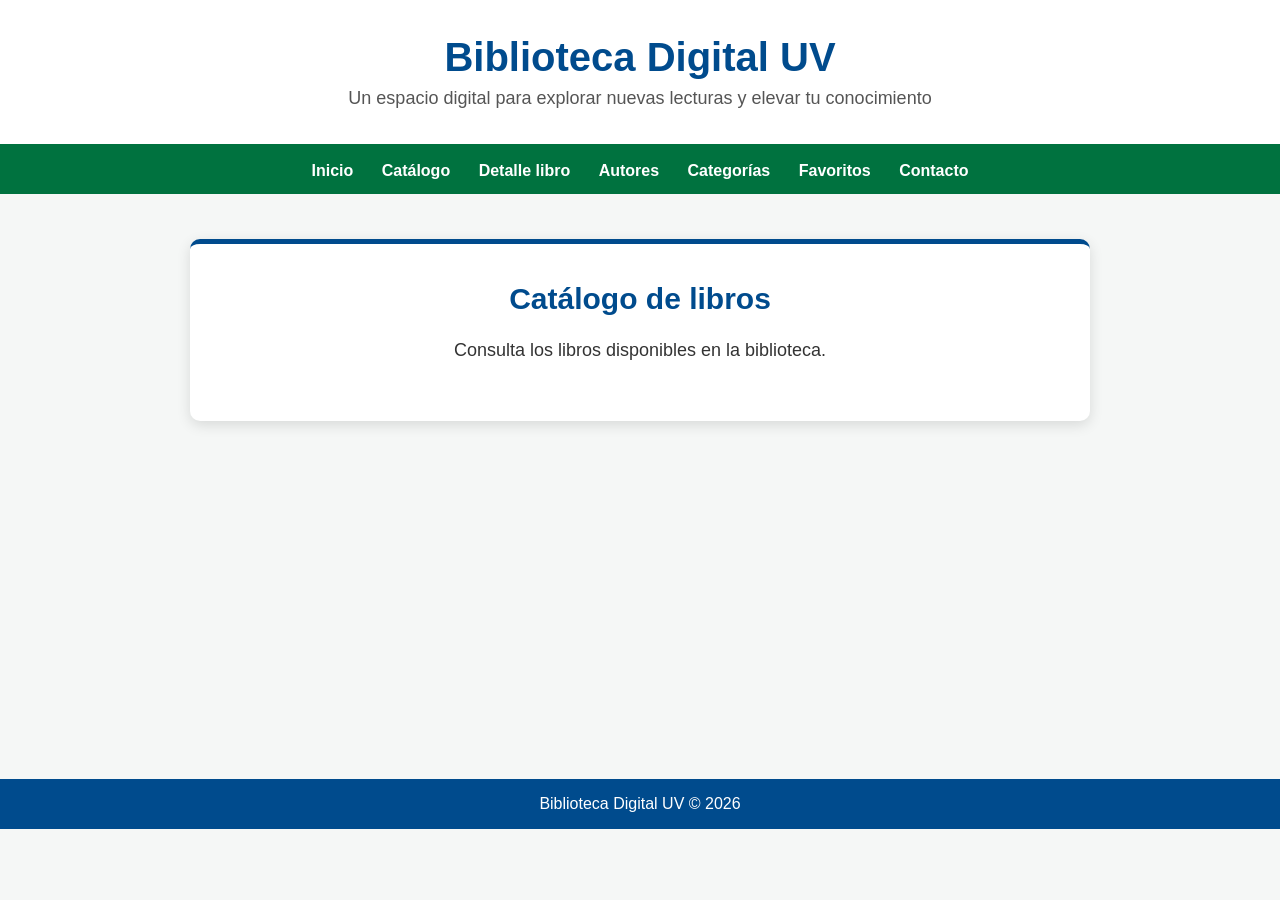
==== catalogo.html @ bc29949f "Página catálogo con diseño css" ====
<!DOCTYPE html>
<html lang="es">
<head>
    <meta charset="UTF-8">
    <meta name="viewport" content="width=device-width, initial-scale=1.0">
    <title>Catálogo - Biblioteca Digital UV</title>
    <link rel="stylesheet" href="css/estilos.css">
</head>
<body>
    <header>
        <h1>Biblioteca Digital UV</h1>
        <p>Un espacio digital para explorar nuevas lecturas y elevar tu conocimiento</p>
    </header>
    <nav>
        <a href="inicio.html">Inicio</a>
        <a href="catalogo.html">Catálogo</a>
        <a href="detalle.html">Detalle libro</a>
        <a href="autores.html">Autores</a>
        <a href="categorias.html">Categorías</a>
        <a href="favoritos.html">Favoritos</a>
        <a href="contacto.html">Contacto</a>
    </nav>
    <main>
        <section class="contenedor">
            <h2>Catálogo de libros</h2>
            <p>Consulta los libros disponibles en la biblioteca.</p>
            <div id="lista-libros" class="lista-libros"></div>
        </section>
    </main>
    <footer>
        <p>Biblioteca Digital UV &copy; 2026</p>
    </footer>
    <script src="javascript/javascript.js"></script>
</body>
</html>
---- css/estilos.css ----
*{
    margin: 0;
    padding: 0;
    box-sizing: border-box;
}

body{
    font-family: Arial, Helvetica, sans-serif;
    background-color: #f5f7f6;
    color: #333333;
}

header{
    background-color: white;
    color: #333333;
    text-align: center;
    padding: 35px 20px;
    border-bottom: 4px solid #00723f;
}

header h1{
    font-size: 40px;
    color: #004b8d;
    margin-bottom: 8px;
}

header p{
    font-size: 18px;
    color: #555555;
}

nav{
    background-color: #00723f;
    text-align: center;
    padding: 14px;
}

nav a{
    color: white;
    text-decoration: none;
    margin: 0 12px;
    font-weight: bold;
}

nav a:hover{
    color: #004b8d;
}

main{
    min-height: 65vh;
    padding: 45px 20px;
}

.contenedor{
    max-width: 900px;
    margin: auto;
    background-color: white;
    padding: 38px;
    border-radius: 10px;
    text-align: center;
    border-top: 5px solid #004b8d;
    box-shadow: 0 4px 14px rgba(0, 0, 0, 0.12);
}

.contenedor h2{
    color: #004b8d;
    margin-bottom: 20px;
    font-size: 30px;
}

.contenedor p{
    font-size: 18px;
    line-height: 1.6;
    margin-bottom: 18px;
}

footer{
    background-color: #004b8d;
    color: white;
    text-align: center;
    padding: 16px;
}
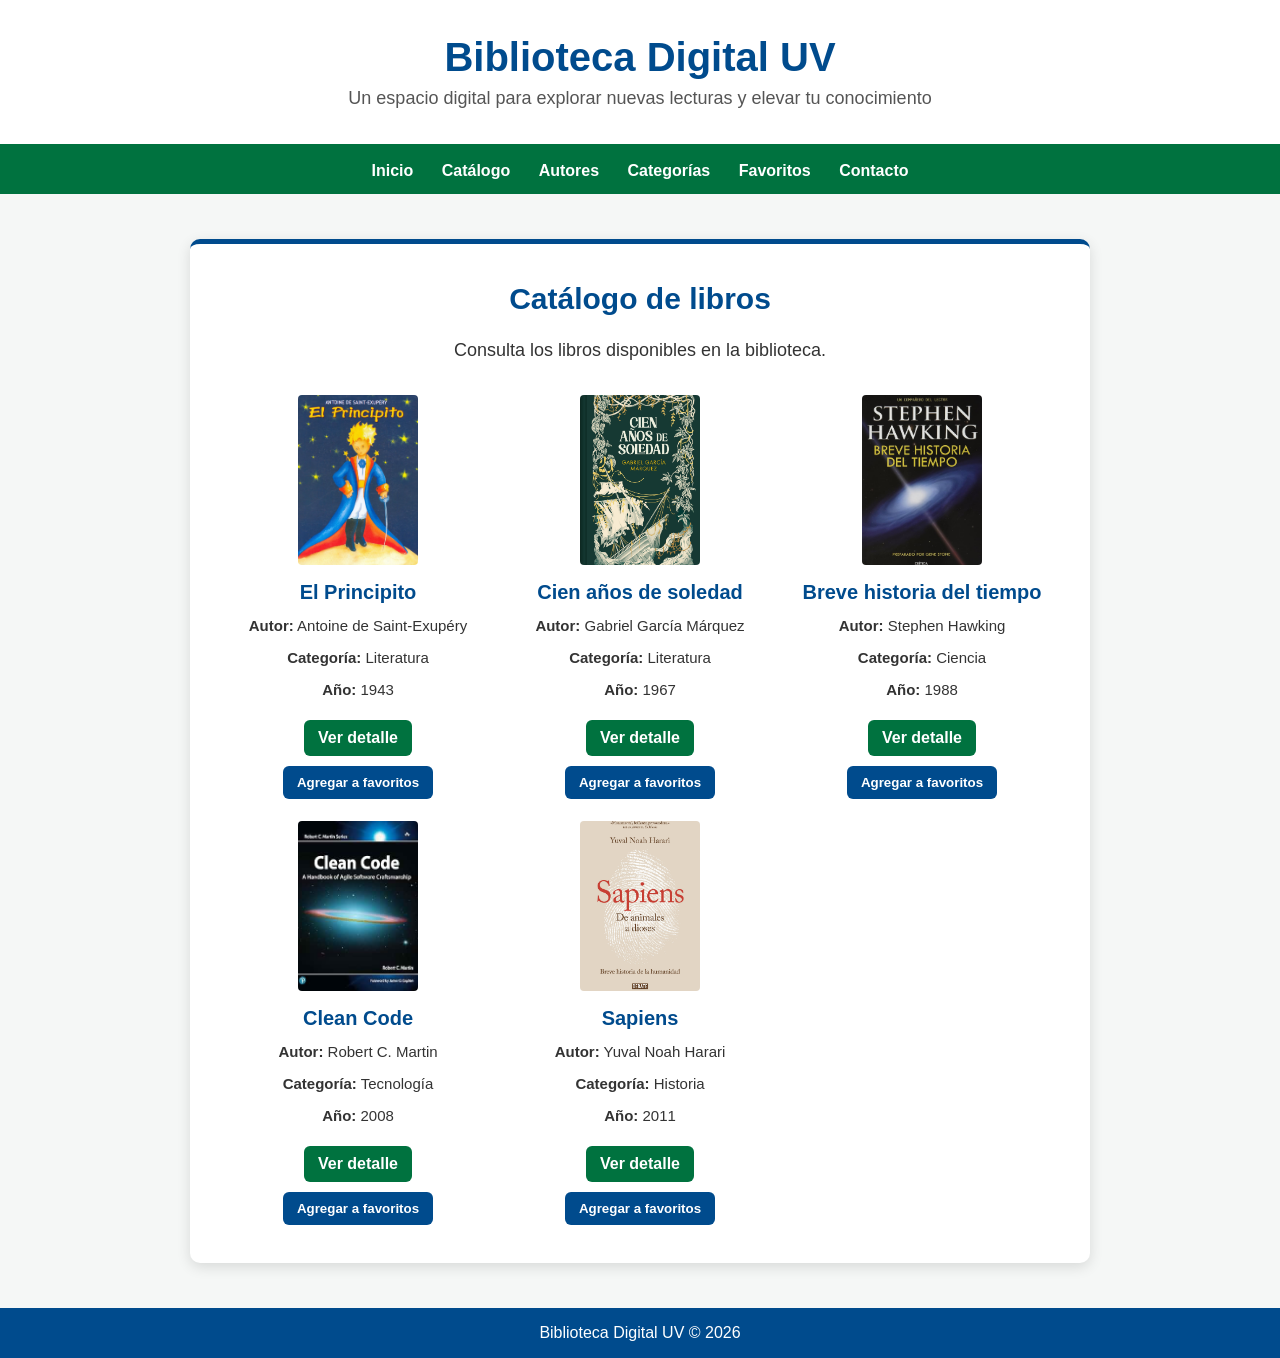
==== commit 3d7ce9f3: "Corrección de navegación, tarjetas de autores y categorías" ====
--- a/catalogo.html
+++ b/catalogo.html
@@ -14,7 +14,6 @@
     <nav>
         <a href="inicio.html">Inicio</a>
         <a href="catalogo.html">Catálogo</a>
-        <a href="detalle.html">Detalle libro</a>
         <a href="autores.html">Autores</a>
         <a href="categorias.html">Categorías</a>
         <a href="favoritos.html">Favoritos</a>
--- a/css/estilos.css
+++ b/css/estilos.css
@@ -79,4 +79,225 @@
     color: white;
     text-align: center;
     padding: 16px;
+}
+
+.lista-libros{
+    display: grid;
+    grid-template-columns: repeat(auto-fit, minmax(220px,1fr));
+    gap: 22px;
+    margin-top: 30px;
+}
+
+.tarjeta-libro img{
+    width: 120px;
+    height: 170px;
+    object-fit: cover;
+    margin-bottom: 12px;
+    border-radius: 4px;
+}
+
+.tarjeta-libro h3{
+    color: #004b8d;
+    margin-bottom: 10px;
+    font-size: 20px;
+}
+
+.tarjeta-libro p{
+    font-size: 15px;
+    margin-bottom: 8px;
+}
+
+.boton-detalle{
+    display: inline-block;
+    margin-top: 10px;
+    background-color: #00723f;
+    color: white;
+    padding: 9px 14px;
+    border-radius: 6px;
+    text-decoration: none;
+    font-weight: bold;
+}
+
+.boton-detalle:hover{
+    background-color: #004b8d;
+}
+
+.detalle-contenido{
+    display: flex;
+    gap: 30px;
+    align-items: flex-start;
+    text-align: left;
+    margin-top: 25px;
+}
+
+.detalle-contenido img{
+    width: 180px;
+    height: 260px;
+    object-fit: cover;
+    border-radius: 6px;
+    box-shadow: 0 3px 10px rgba(0, 0, 0, 0.18);
+}
+
+.detalle-texto{
+    flex: 1;
+}
+
+.detalle-texto h3{
+    color: #004b8d;
+    font-size: 28px;
+    margin-bottom: 15px;
+}
+
+.detalle-texto p{
+    font-size: 17px;
+    line-height: 1.6;
+    margin-bottom: 10px;
+}
+
+.lista-autores{
+    display: grid;
+    grid-template-columns: repeat(auto-fit, minmax(220px, 1fr));
+    gap: 22px;
+    margin-top: 30px;
+}
+
+.tarjeta-autor{
+    background-color: #ffffff;
+    border: 1px solid #dddddd;
+    border-top: 5px solid #00723f;
+    border-radius: 10px;
+    padding: 20px;
+    text-align: center;
+    box-shadow: 0 3px 10px rgba(0, 0, 0, 0.10);
+}
+
+.tarjeta-autor h3{
+    color: #004b8d;
+    font-size: 16px;
+    margin-bottom: 12px;
+}
+
+.tarjeta-autor p{
+    font-size: 16px;
+    margin-bottom: 8px;
+}
+
+.lista-categorias{
+    display: grid;
+    grid-template-columns: repeat(auto-fit, minmax(220px, 1fr));
+    gap: 22px;
+    margin-top: 30px;
+}
+
+.tarjeta-categoria{
+    background-color: #ffffff;
+    border: 1px solid #dddddd;
+    border-top: 5px solid #004b8d;
+    border-radius: 10px;
+    padding: 20px;
+    text-align: center;
+    box-shadow: 0 3px 10px rgba(0, 0, 0, 0.10);
+}
+
+.tarjeta-categoria h3{
+    color: #00723f;
+    font-size: 21px;
+    margin-bottom: 12px;
+}
+
+.tarjeta-categoria p{
+    font-size: 16px;
+    margin-bottom: 8px;
+}
+
+.boton-favorito{
+    display: inline-block;
+    margin-top: 10px;
+    background-color: #004b8d;
+    color: white;
+    padding: 9px 14px;
+    border-radius: 6px;
+    border: none;
+    font-weight: bold;
+    cursor: pointer;
+}
+
+.boton-favorito:hover{
+    background-color: #00723f;
+}
+
+.formulario-contacto{
+    margin-top: 30px;
+    text-align: left;
+    background-color: #f5f7f6;
+    border-left: 5px solid #004b8d;
+    padding: 20px;
+    border-radius: 8px;
+}
+
+.formulario-contacto h3{
+    color: #004b8d;
+    margin-bottom: 10px;
+    font-size: 22px;
+}
+
+.formulario-contacto textarea{
+    width: 100%;
+    height: 120px;
+    margin-top: 12px;
+    margin-bottom: 12px;
+    padding: 12px;
+    border: 1px solid #cccccc;
+    border-radius: 6px;
+    font-family: Arial, Helvetica, sans-serif;
+    font-size: 16px;
+    resize: none;
+}
+
+#mensaje-comentario{
+    margin-top: 12px;
+    color: #00723f;
+    font-weight: bold;
+}
+
+.libros-categoria{
+    list-style: none;
+    padding: 0;
+    margin-top: 15px;
+}
+
+.libros-categoria li{
+    margin-bottom: 14px;
+    padding-bottom: 10px;
+    border-bottom: 1px solid #dddddd;
+}
+
+.libros-categoria li:last-child{
+    border-bottom: none;
+}
+
+.libros-categoria span{
+    color: #555555;
+    font-size: 15px;
+}
+
+.libros-autor{
+    list-style: none;
+    padding: 0;
+    margin-top: 15px;
+}
+
+.libros-autor li{
+    margin-bottom: 14px;
+    padding-bottom: 10px;
+    border-bottom: 1px solid #dddddd;
+}
+
+.libros-autor li:last-child{
+    border-bottom: none;
+}
+
+.libros-autor span{
+    color: #555555;
+    font-size: 15px;
 }
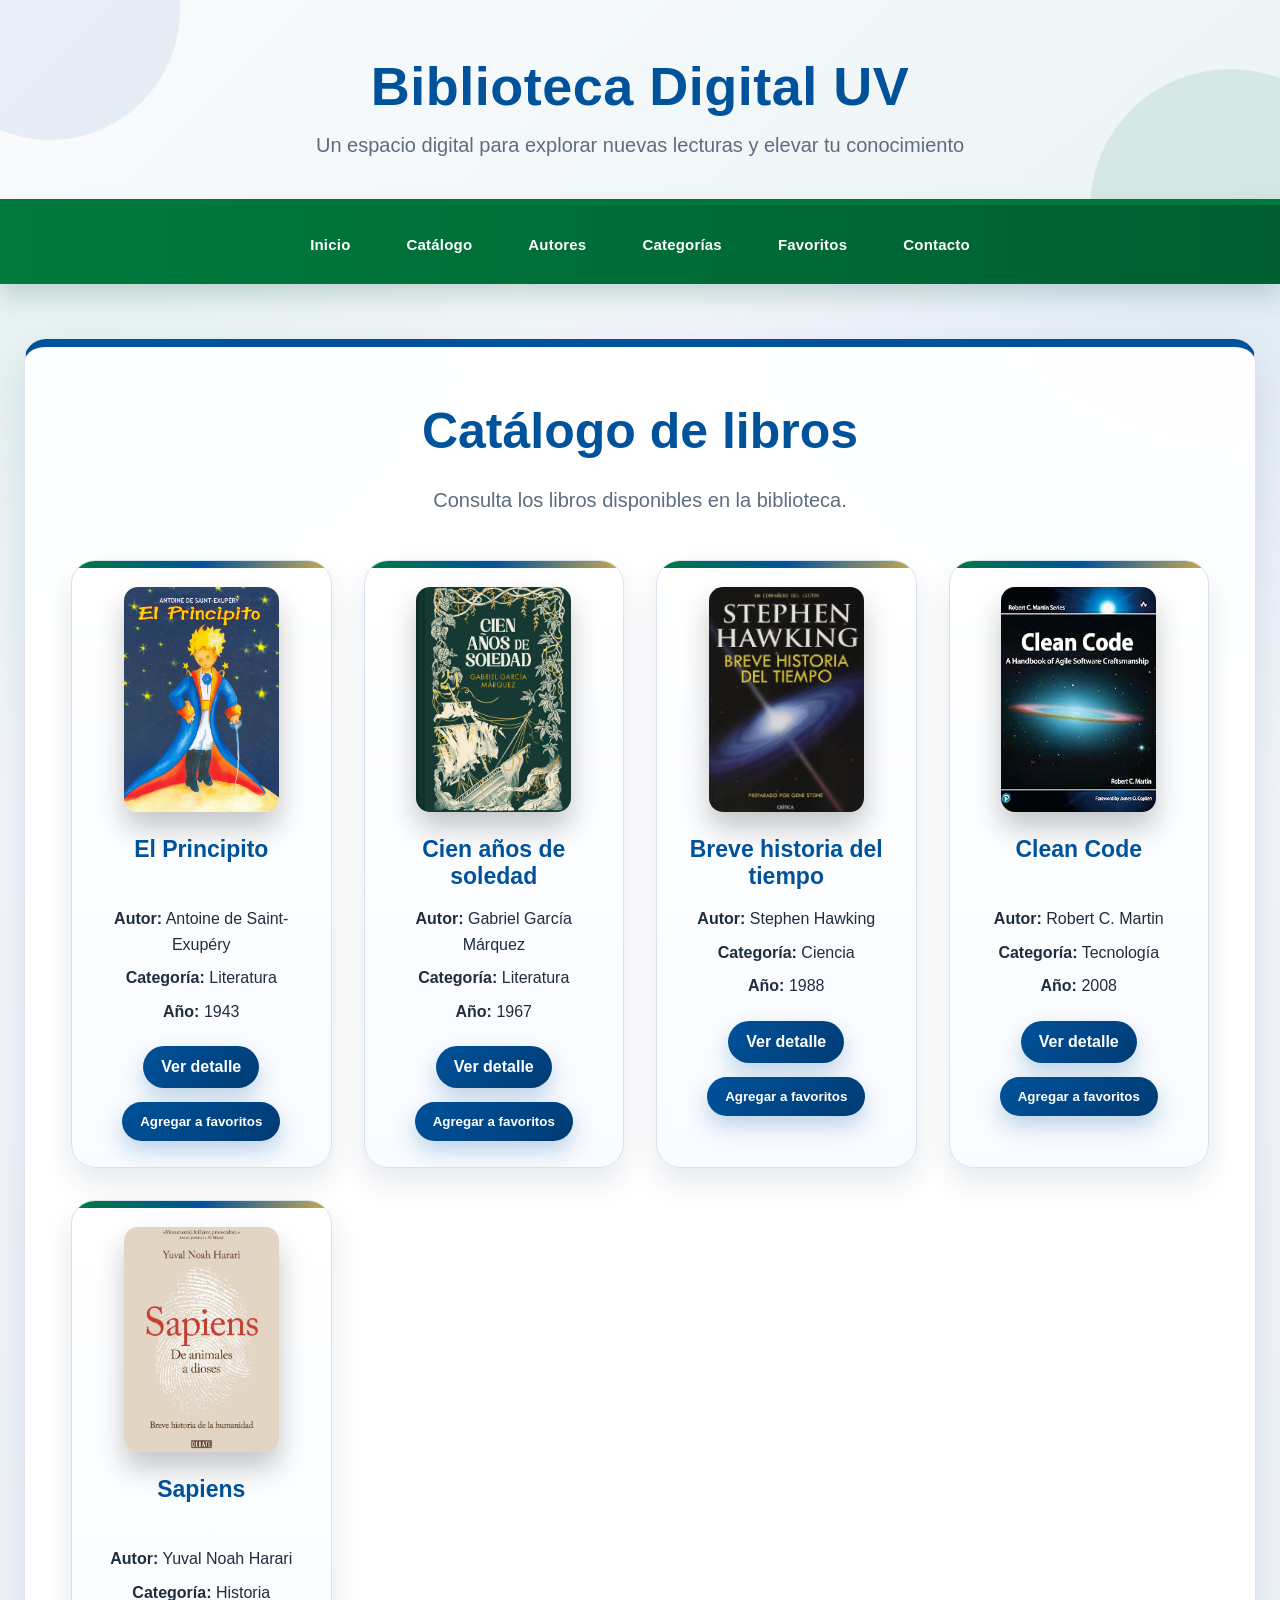
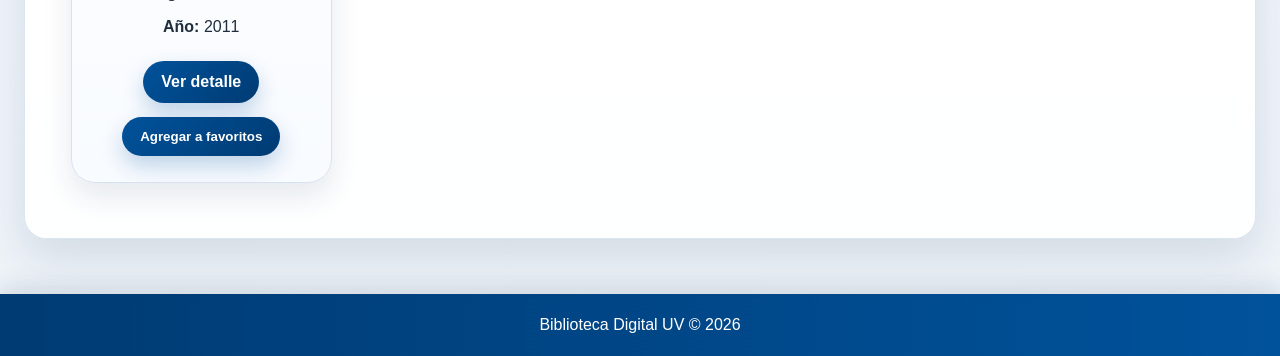
==== commit f14ef867: "Mejoras de interfaz con animaciones y menú desplegable" ====
--- a/catalogo.html
+++ b/catalogo.html
@@ -11,13 +11,84 @@
         <h1>Biblioteca Digital UV</h1>
         <p>Un espacio digital para explorar nuevas lecturas y elevar tu conocimiento</p>
     </header>
-    <nav>
+    <nav class="menu-principal">
         <a href="inicio.html">Inicio</a>
-        <a href="catalogo.html">Catálogo</a>
-        <a href="autores.html">Autores</a>
-        <a href="categorias.html">Categorías</a>
-        <a href="favoritos.html">Favoritos</a>
-        <a href="contacto.html">Contacto</a>
+        <div class="nav-item">
+            <a href="catalogo.html">Catálogo</a>
+            <div class="mega-menu mega-menu-pequeno">
+                <div class="mega-columna">
+                    <h3>Catálogo de libros</h3>
+                    <p>Explora los títulos disponibles dentro de la Biblioteca Digital UV.</p>
+                </div>
+                <div class="mega-columna">
+                    <h4>Libros destacados</h4>
+                    <a href="detalle.html?id=1">El Principito</a>
+                    <a href="detalle.html?id=2">Cien años de soledad</a>
+                    <a href="detalle.html?id=3">Breve historia del tiempo</a>
+                    <a href="catalogo.html">Ver catálogo completo</a>
+                </div>
+            </div>
+        </div>
+        <div class="nav-item">
+            <a href="autores.html">Autores</a>
+            <div class="mega-menu mega-menu-pequeno">
+                <div class="mega-columna">
+                    <h3>Autores</h3>
+                    <p>Consulta los autores registrados y las obras relacionadas con cada uno.</p>
+                </div>
+                <div class="mega-columna">
+                    <h4>Autores disponibles</h4>
+                    <a href="autores.html">Antoine de Saint-Exupéry</a>
+                    <a href="autores.html">Gabriel García Márquez</a>
+                    <a href="autores.html">Stephen Hawking</a>
+                    <a href="autores.html">Robert C. Martin</a>
+                </div>
+            </div>
+        </div>
+        <div class="nav-item">
+            <a href="categorias.html">Categorías</a>
+            <div class="mega-menu mega-menu-pequeno">
+                <div class="mega-columna">
+                    <h3>Categorías</h3>
+                    <p>Encuentra libros organizados por áreas de interés y temas de lectura.</p>
+                </div>
+                <div class="mega-columna">
+                    <h4>Explorar por tema</h4>
+                    <a href="categorias.html">Literatura</a>
+                    <a href="categorias.html">Ciencia</a>
+                    <a href="categorias.html">Tecnología</a>
+                    <a href="categorias.html">Historia</a>
+                </div>
+            </div>
+        </div>
+        <div class="nav-item">
+            <a href="favoritos.html">Favoritos</a>
+            <div class="mega-menu mega-menu-pequeno">
+                <div class="mega-columna">
+                    <h3>Favoritos</h3>
+                    <p>Guarda libros de interés para consultarlos después desde tu navegador.</p>
+                </div>
+                <div class="mega-columna">
+                    <h4>Acciones rápidas</h4>
+                    <a href="catalogo.html">Agregar libros</a>
+                    <a href="favoritos.html">Ver favoritos guardados</a>
+                </div>
+            </div>
+        </div>
+        <div class="nav-item">
+            <a href="contacto.html">Contacto</a>
+            <div class="mega-menu mega-menu-pequeno">
+                <div class="mega-columna">
+                    <h3>Contacto</h3>
+                    <p>Consulta información general y envía un comentario visual desde la página.</p>
+                </div>
+                <div class="mega-columna">
+                    <h4>Información</h4>
+                    <a href="contacto.html">Datos de la biblioteca</a>
+                    <a href="contacto.html">Formulario de comentarios</a>
+                </div>
+            </div>
+        </div>
     </nav>
     <main>
         <section class="contenedor">
--- a/css/estilos.css
+++ b/css/estilos.css
@@ -1,141 +1,286 @@
+:root{
+    --azul-uv: #00529b;
+    --azul-uv-oscuro: #003b73;
+    --verde-uv: #007a3d;
+    --verde-uv-oscuro: #005f32;
+    --dorado: #c8a951;
+    --fondo: #eef3f8;
+    --blanco: #ffffff;
+    --texto: #1f2d3d;
+    --texto-suave: #5d6d7e;
+    --borde: #d8e2ee;
+    --sombra: 0 18px 45px rgba(0, 38, 84, 0.12);
+    --sombra-hover: 0 25px 55px rgba(0, 38, 84, 0.20);
+    --radio: 22px;
+}
+
 *{
     margin: 0;
     padding: 0;
     box-sizing: border-box;
 }
 
+html{
+    scroll-behavior: smooth;
+}
+
 body{
-    font-family: Arial, Helvetica, sans-serif;
-    background-color: #f5f7f6;
-    color: #333333;
+    font-family: "Segoe UI", Arial, Helvetica, sans-serif;
+    background:
+        radial-gradient(circle at top left, rgba(0, 122, 61, 0.10), transparent 35%),
+        radial-gradient(circle at top right, rgba(0, 82, 155, 0.13), transparent 35%),
+        linear-gradient(180deg, #f8fbff 0%, #eef3f8 100%);
+    color: var(--texto);
+    min-height: 100vh;
 }
 
 header{
-    background-color: white;
-    color: #333333;
+    background:
+        linear-gradient(135deg, rgba(255,255,255,0.98), rgba(245,249,253,0.96)),
+        linear-gradient(90deg, var(--azul-uv), var(--verde-uv));
     text-align: center;
-    padding: 35px 20px;
-    border-bottom: 4px solid #00723f;
+    padding: 55px 20px 38px;
+    border-bottom: 6px solid var(--verde-uv);
+    box-shadow: 0 8px 28px rgba(0, 0, 0, 0.08);
+    position: relative;
+    overflow: hidden;
+}
+
+header::before{
+    content: "";
+    position: absolute;
+    width: 260px;
+    height: 260px;
+    border-radius: 50%;
+    background: rgba(0, 82, 155, 0.08);
+    top: -120px;
+    left: -80px;
+}
+
+header::after{
+    content: "";
+    position: absolute;
+    width: 280px;
+    height: 280px;
+    border-radius: 50%;
+    background: rgba(0, 122, 61, 0.10);
+    bottom: -150px;
+    right: -90px;
 }
 
 header h1{
-    font-size: 40px;
-    color: #004b8d;
-    margin-bottom: 8px;
+    position: relative;
+    z-index: 1;
+    font-size: 54px;
+    color: var(--azul-uv);
+    margin-bottom: 12px;
+    font-weight: 900;
+    letter-spacing: 0.5px;
 }
 
 header p{
-    font-size: 18px;
-    color: #555555;
+    position: relative;
+    z-index: 1;
+    font-size: 20px;
+    color: var(--texto-suave);
+    max-width: 760px;
+    margin: auto;
+    line-height: 1.6;
 }
 
 nav{
-    background-color: #00723f;
+    background: linear-gradient(90deg, var(--verde-uv), var(--verde-uv-oscuro));
     text-align: center;
-    padding: 14px;
+    padding: 17px 20px;
+    box-shadow: 0 10px 25px rgba(0, 80, 45, 0.20);
+    position: sticky;
+    top: 0;
+    z-index: 10;
 }
 
 nav a{
+    display: inline-block;
     color: white;
     text-decoration: none;
-    margin: 0 12px;
-    font-weight: bold;
+    margin: 4px 6px;
+    padding: 10px 18px;
+    border-radius: 999px;
+    font-weight: 800;
+    font-size: 15px;
+    letter-spacing: 0.2px;
+    transition: all 0.25s ease;
 }
 
 nav a:hover{
-    color: #004b8d;
+    background-color: rgba(255, 255, 255, 0.20);
+    transform: translateY(-2px);
+    box-shadow: 0 8px 18px rgba(0, 0, 0, 0.16);
 }
 
 main{
-    min-height: 65vh;
-    padding: 45px 20px;
+    min-height: 70vh;
+    padding: 55px 24px;
 }
 
 .contenedor{
+    max-width: 1240px;
+    margin: auto;
+    background: rgba(255, 255, 255, 0.94);
+    border: 1px solid rgba(216, 226, 238, 0.9);
+    border-top: 8px solid var(--azul-uv);
+    border-radius: var(--radio);
+    padding: 55px 46px;
+    text-align: center;
+    box-shadow: var(--sombra);
+    backdrop-filter: blur(8px);
+    animation: aparecer 0.45s ease;
+}
+
+@keyframes aparecer{
+    from{
+        opacity: 0;
+        transform: translateY(16px);
+    }
+    to{
+        opacity: 1;
+        transform: translateY(0);
+    }
+}
+
+.contenedor h2{
+    color: var(--azul-uv);
+    font-size: 50px;
+    margin-bottom: 22px;
+    font-weight: 900;
+}
+
+.contenedor > p{
     max-width: 900px;
-    margin: auto;
-    background-color: white;
-    padding: 38px;
-    border-radius: 10px;
-    text-align: center;
-    border-top: 5px solid #004b8d;
-    box-shadow: 0 4px 14px rgba(0, 0, 0, 0.12);
-}
-
-.contenedor h2{
-    color: #004b8d;
-    margin-bottom: 20px;
-    font-size: 30px;
-}
-
-.contenedor p{
-    font-size: 18px;
-    line-height: 1.6;
-    margin-bottom: 18px;
+    margin: 0 auto 22px;
+    font-size: 20px;
+    line-height: 1.8;
+    color: var(--texto-suave);
 }
 
 footer{
-    background-color: #004b8d;
+    background: linear-gradient(90deg, var(--azul-uv-oscuro), var(--azul-uv));
     color: white;
     text-align: center;
-    padding: 16px;
+    padding: 22px;
+    font-size: 16px;
+    font-weight: 500;
+    box-shadow: 0 -8px 22px rgba(0, 38, 84, 0.12);
+}
+
+.boton-detalle,
+.boton-favorito{
+    display: inline-block;
+    margin-top: 14px;
+    margin-left: 4px;
+    margin-right: 4px;
+    padding: 12px 18px;
+    border-radius: 999px;
+    border: none;
+    background: linear-gradient(135deg, var(--azul-uv), var(--azul-uv-oscuro));
+    color: white;
+    text-decoration: none;
+    font-weight: 800;
+    cursor: pointer;
+    box-shadow: 0 10px 22px rgba(0, 82, 155, 0.24);
+    transition: all 0.25s ease;
+}
+
+.boton-detalle:hover,
+.boton-favorito:hover{
+    background: linear-gradient(135deg, var(--verde-uv), var(--verde-uv-oscuro));
+    transform: translateY(-3px);
+    box-shadow: 0 16px 30px rgba(0, 122, 61, 0.28);
 }
 
 .lista-libros{
     display: grid;
-    grid-template-columns: repeat(auto-fit, minmax(220px,1fr));
-    gap: 22px;
-    margin-top: 30px;
+    grid-template-columns: repeat(auto-fit, minmax(260px, 1fr));
+    gap: 32px;
+    margin-top: 42px;
+}
+
+.tarjeta-libro{
+    background: linear-gradient(180deg, #ffffff 0%, #f8fbff 100%);
+    border: 1px solid var(--borde);
+    border-radius: 24px;
+    padding: 26px 22px;
+    text-align: center;
+    box-shadow: 0 14px 30px rgba(0, 38, 84, 0.10);
+    position: relative;
+    overflow: hidden;
+    transition: all 0.28s ease;
+}
+
+.tarjeta-libro::before{
+    content: "";
+    position: absolute;
+    top: 0;
+    left: 0;
+    height: 7px;
+    width: 100%;
+    background: linear-gradient(90deg, var(--verde-uv), var(--azul-uv), var(--dorado));
+}
+
+.tarjeta-libro:hover{
+    transform: translateY(-8px);
+    box-shadow: var(--sombra-hover);
 }
 
 .tarjeta-libro img{
-    width: 120px;
-    height: 170px;
+    width: 155px;
+    height: 225px;
     object-fit: cover;
-    margin-bottom: 12px;
-    border-radius: 4px;
+    border-radius: 14px;
+    margin-bottom: 20px;
+    box-shadow: 0 16px 28px rgba(0, 0, 0, 0.22);
+    transition: all 0.25s ease;
+}
+
+.tarjeta-libro:hover img{
+    transform: scale(1.035);
 }
 
 .tarjeta-libro h3{
-    color: #004b8d;
-    margin-bottom: 10px;
-    font-size: 20px;
+    color: var(--azul-uv);
+    font-size: 23px;
+    margin-bottom: 14px;
+    font-weight: 900;
+    min-height: 56px;
 }
 
 .tarjeta-libro p{
-    font-size: 15px;
+    font-size: 16px;
+    line-height: 1.6;
+    color: var(--texto);
     margin-bottom: 8px;
-}
-
-.boton-detalle{
-    display: inline-block;
-    margin-top: 10px;
-    background-color: #00723f;
-    color: white;
-    padding: 9px 14px;
-    border-radius: 6px;
-    text-decoration: none;
-    font-weight: bold;
-}
-
-.boton-detalle:hover{
-    background-color: #004b8d;
 }
 
 .detalle-contenido{
     display: flex;
-    gap: 30px;
+    gap: 38px;
     align-items: flex-start;
     text-align: left;
-    margin-top: 25px;
+    margin-top: 34px;
+    padding: 34px;
+    border-radius: 24px;
+    background:
+        linear-gradient(180deg, #ffffff 0%, #f8fbff 100%);
+    border: 1px solid var(--borde);
+    box-shadow: 0 14px 34px rgba(0, 38, 84, 0.12);
 }
 
 .detalle-contenido img{
-    width: 180px;
-    height: 260px;
+    width: 245px;
+    height: 350px;
     object-fit: cover;
-    border-radius: 6px;
-    box-shadow: 0 3px 10px rgba(0, 0, 0, 0.18);
+    border-radius: 18px;
+    box-shadow: 0 18px 32px rgba(0, 0, 0, 0.24);
+    flex-shrink: 0;
 }
 
 .detalle-texto{
@@ -143,161 +288,664 @@
 }
 
 .detalle-texto h3{
-    color: #004b8d;
-    font-size: 28px;
-    margin-bottom: 15px;
+    color: var(--azul-uv);
+    font-size: 36px;
+    margin-bottom: 18px;
+    font-weight: 900;
 }
 
 .detalle-texto p{
-    font-size: 17px;
-    line-height: 1.6;
-    margin-bottom: 10px;
+    font-size: 18px;
+    line-height: 1.8;
+    color: var(--texto);
+    margin-bottom: 12px;
 }
 
 .lista-autores{
     display: grid;
-    grid-template-columns: repeat(auto-fit, minmax(220px, 1fr));
-    gap: 22px;
-    margin-top: 30px;
+    grid-template-columns: repeat(auto-fit, minmax(290px, 1fr));
+    gap: 30px;
+    margin-top: 42px;
 }
 
 .tarjeta-autor{
-    background-color: #ffffff;
-    border: 1px solid #dddddd;
-    border-top: 5px solid #00723f;
-    border-radius: 10px;
-    padding: 20px;
+    background: linear-gradient(180deg, #ffffff 0%, #f8fbff 100%);
+    border: 1px solid var(--borde);
+    border-top: 7px solid var(--verde-uv);
+    border-radius: 22px;
+    padding: 30px 24px;
     text-align: center;
-    box-shadow: 0 3px 10px rgba(0, 0, 0, 0.10);
+    box-shadow: 0 14px 30px rgba(0, 38, 84, 0.10);
+    transition: all 0.28s ease;
+}
+
+.tarjeta-autor:hover{
+    transform: translateY(-7px);
+    box-shadow: var(--sombra-hover);
 }
 
 .tarjeta-autor h3{
-    color: #004b8d;
-    font-size: 16px;
-    margin-bottom: 12px;
-}
-
-.tarjeta-autor p{
-    font-size: 16px;
-    margin-bottom: 8px;
+    color: var(--azul-uv);
+    font-size: 24px;
+    margin-bottom: 16px;
+    font-weight: 900;
 }
 
 .lista-categorias{
     display: grid;
-    grid-template-columns: repeat(auto-fit, minmax(220px, 1fr));
-    gap: 22px;
-    margin-top: 30px;
+    grid-template-columns: repeat(auto-fit, minmax(290px, 1fr));
+    gap: 30px;
+    margin-top: 42px;
 }
 
 .tarjeta-categoria{
-    background-color: #ffffff;
-    border: 1px solid #dddddd;
-    border-top: 5px solid #004b8d;
-    border-radius: 10px;
-    padding: 20px;
+    background: linear-gradient(180deg, #ffffff 0%, #f8fbff 100%);
+    border: 1px solid var(--borde);
+    border-top: 7px solid var(--azul-uv);
+    border-radius: 22px;
+    padding: 30px 24px;
     text-align: center;
-    box-shadow: 0 3px 10px rgba(0, 0, 0, 0.10);
+    box-shadow: 0 14px 30px rgba(0, 38, 84, 0.10);
+    transition: all 0.28s ease;
+}
+
+.tarjeta-categoria:hover{
+    transform: translateY(-7px);
+    box-shadow: var(--sombra-hover);
 }
 
 .tarjeta-categoria h3{
-    color: #00723f;
-    font-size: 21px;
-    margin-bottom: 12px;
-}
-
-.tarjeta-categoria p{
-    font-size: 16px;
-    margin-bottom: 8px;
-}
-
-.boton-favorito{
-    display: inline-block;
-    margin-top: 10px;
-    background-color: #004b8d;
-    color: white;
-    padding: 9px 14px;
-    border-radius: 6px;
-    border: none;
-    font-weight: bold;
-    cursor: pointer;
-}
-
-.boton-favorito:hover{
-    background-color: #00723f;
-}
-
-.formulario-contacto{
-    margin-top: 30px;
-    text-align: left;
-    background-color: #f5f7f6;
-    border-left: 5px solid #004b8d;
-    padding: 20px;
-    border-radius: 8px;
-}
-
-.formulario-contacto h3{
-    color: #004b8d;
-    margin-bottom: 10px;
-    font-size: 22px;
-}
-
-.formulario-contacto textarea{
-    width: 100%;
-    height: 120px;
-    margin-top: 12px;
-    margin-bottom: 12px;
-    padding: 12px;
-    border: 1px solid #cccccc;
-    border-radius: 6px;
-    font-family: Arial, Helvetica, sans-serif;
-    font-size: 16px;
-    resize: none;
-}
-
-#mensaje-comentario{
-    margin-top: 12px;
-    color: #00723f;
-    font-weight: bold;
-}
-
+    color: var(--verde-uv);
+    font-size: 26px;
+    margin-bottom: 16px;
+    font-weight: 900;
+}
+
+.libros-autor,
 .libros-categoria{
     list-style: none;
     padding: 0;
-    margin-top: 15px;
-}
-
+    margin-top: 18px;
+}
+
+.libros-autor li,
 .libros-categoria li{
+    padding: 14px 10px;
+    margin-bottom: 12px;
+    border-radius: 14px;
+    background: rgba(0, 82, 155, 0.045);
+    border: 1px solid rgba(0, 82, 155, 0.08);
+}
+
+.libros-autor li strong,
+.libros-categoria li strong{
+    color: var(--texto);
+    font-size: 17px;
+}
+
+.libros-autor span,
+.libros-categoria span{
+    display: inline-block;
+    margin-top: 6px;
+    color: var(--texto-suave);
+    font-size: 15px;
+}
+
+.datos-contacto{
+    margin-top: 30px;
+    padding: 26px;
+    border-radius: 22px;
+    background: linear-gradient(180deg, #ffffff, #f8fbff);
+    border: 1px solid var(--borde);
+    border-left: 7px solid var(--verde-uv);
+    text-align: left;
+    box-shadow: 0 14px 30px rgba(0, 38, 84, 0.10);
+}
+
+.datos-contacto p{
+    font-size: 18px;
+    line-height: 1.7;
+    margin-bottom: 10px;
+    color: var(--texto);
+}
+
+.formulario-contacto{
+    margin-top: 32px;
+    padding: 28px;
+    border-radius: 22px;
+    background: linear-gradient(180deg, #ffffff, #f4f8fc);
+    border: 1px solid var(--borde);
+    border-left: 7px solid var(--azul-uv);
+    text-align: left;
+    box-shadow: 0 14px 30px rgba(0, 38, 84, 0.10);
+}
+
+.formulario-contacto h3{
+    color: var(--azul-uv);
+    font-size: 27px;
+    margin-bottom: 10px;
+    font-weight: 900;
+}
+
+.formulario-contacto p{
+    color: var(--texto-suave);
+    font-size: 17px;
+    line-height: 1.7;
+}
+
+.formulario-contacto textarea{
+    width: 100%;
+    min-height: 145px;
+    margin-top: 14px;
     margin-bottom: 14px;
-    padding-bottom: 10px;
-    border-bottom: 1px solid #dddddd;
-}
-
-.libros-categoria li:last-child{
-    border-bottom: none;
-}
-
-.libros-categoria span{
-    color: #555555;
-    font-size: 15px;
-}
-
-.libros-autor{
-    list-style: none;
-    padding: 0;
-    margin-top: 15px;
-}
-
-.libros-autor li{
+    padding: 16px;
+    border: 1px solid #cbd8e6;
+    border-radius: 16px;
+    font-family: "Segoe UI", Arial, Helvetica, sans-serif;
+    font-size: 16px;
+    color: var(--texto);
+    background: white;
+    resize: vertical;
+    outline: none;
+    transition: all 0.25s ease;
+}
+
+.formulario-contacto textarea:focus{
+    border-color: var(--azul-uv);
+    box-shadow: 0 0 0 5px rgba(0, 82, 155, 0.12);
+}
+
+#mensaje-comentario{
+    margin-top: 12px;
+    color: var(--verde-uv);
+    font-weight: 900;
+    font-size: 17px;
+}
+
+@media(max-width: 900px){
+    header h1{
+        font-size: 42px;
+    }
+
+    .contenedor{
+        padding: 38px 26px;
+    }
+
+    .contenedor h2{
+        font-size: 38px;
+    }
+
+    .detalle-contenido{
+        flex-direction: column;
+        align-items: center;
+        text-align: center;
+    }
+
+    .detalle-texto{
+        text-align: left;
+        width: 100%;
+    }
+}
+
+@media(max-width: 650px){
+    header{
+        padding: 42px 18px 30px;
+    }
+
+    header h1{
+        font-size: 34px;
+    }
+
+    header p{
+        font-size: 17px;
+    }
+
+    nav{
+        padding: 13px 8px;
+    }
+
+    nav a{
+        margin: 4px 2px;
+        padding: 9px 12px;
+        font-size: 14px;
+    }
+
+    main{
+        padding: 34px 14px;
+    }
+
+    .contenedor{
+        padding: 30px 18px;
+        border-radius: 18px;
+    }
+
+    .contenedor h2{
+        font-size: 32px;
+    }
+
+    .contenedor > p{
+        font-size: 17px;
+    }
+
+    .tarjeta-libro img{
+        width: 135px;
+        height: 198px;
+    }
+
+    .detalle-contenido{
+        padding: 22px;
+    }
+
+    .detalle-contenido img{
+        width: 190px;
+        height: 280px;
+    }
+
+    .detalle-texto h3{
+        font-size: 28px;
+    }
+
+    .boton-detalle,
+    .boton-favorito{
+        width: 100%;
+        text-align: center;
+    }
+}
+
+.hero-inicio{
+    max-width: 1240px;
+    margin: auto;
+    display: grid;
+    grid-template-columns: 1.1fr 0.9fr;
+    gap: 45px;
+    align-items: center;
+    background: linear-gradient(135deg, #ffffff 0%, #f4f9ff 100%);
+    border-radius: 28px;
+    padding: 55px;
+    border: 1px solid #d8e2ee;
+    border-top: 8px solid var(--azul-uv);
+    box-shadow: var(--sombra);
+    overflow: hidden;
+}
+
+.hero-texto{
+    text-align: left;
+}
+
+.etiqueta{
+    display: inline-block;
+    background: rgba(0, 122, 61, 0.10);
+    color: var(--verde-uv);
+    padding: 8px 16px;
+    border-radius: 999px;
+    font-weight: 900;
+    margin-bottom: 18px;
+}
+
+.hero-texto h2{
+    font-size: 54px;
+    line-height: 1.08;
+    color: var(--azul-uv);
+    margin-bottom: 20px;
+    font-weight: 900;
+}
+
+.hero-texto p{
+    font-size: 20px;
+    line-height: 1.8;
+    color: var(--texto-suave);
+    margin-bottom: 25px;
+}
+
+.boton-principal{
+    display: inline-block;
+    background: linear-gradient(135deg, var(--azul-uv), var(--azul-uv-oscuro));
+    color: white;
+    padding: 14px 24px;
+    border-radius: 999px;
+    text-decoration: none;
+    font-weight: 900;
+    box-shadow: 0 14px 28px rgba(0, 82, 155, 0.25);
+    transition: all 0.25s ease;
+}
+
+.boton-principal:hover{
+    transform: translateY(-3px);
+    background: linear-gradient(135deg, var(--verde-uv), var(--verde-uv-oscuro));
+}
+
+.hero-imagen{
+    display: flex;
+    justify-content: center;
+    align-items: center;
+    gap: 0;
+    min-height: 360px;
+    position: relative;
+}
+
+.hero-imagen img{
+    width: 155px;
+    height: 230px;
+    object-fit: cover;
+    border-radius: 16px;
+    box-shadow: 0 20px 38px rgba(0, 0, 0, 0.25);
+    transition: all 0.3s ease;
+}
+
+.hero-imagen img:nth-child(1){
+    transform: rotate(-10deg) translateX(30px);
+    z-index: 1;
+}
+
+.hero-imagen img:nth-child(2){
+    transform: scale(1.12);
+    z-index: 3;
+}
+
+.hero-imagen img:nth-child(3){
+    transform: rotate(10deg) translateX(-30px);
+    z-index: 2;
+}
+
+.hero-imagen:hover img:nth-child(1){
+    transform: rotate(-14deg) translateX(10px) translateY(-8px);
+}
+
+.hero-imagen:hover img:nth-child(2){
+    transform: scale(1.18) translateY(-12px);
+}
+
+.hero-imagen:hover img:nth-child(3){
+    transform: rotate(14deg) translateX(-10px) translateY(-8px);
+}
+
+.seccion-inicio{
+    max-width: 1240px;
+    margin: 45px auto 0;
+    background: rgba(255, 255, 255, 0.94);
+    border-radius: 28px;
+    padding: 48px;
+    border: 1px solid #d8e2ee;
+    box-shadow: var(--sombra);
+}
+
+.seccion-inicio h2{
+    color: var(--azul-uv);
+    font-size: 42px;
     margin-bottom: 14px;
-    padding-bottom: 10px;
-    border-bottom: 1px solid #dddddd;
-}
-
-.libros-autor li:last-child{
-    border-bottom: none;
-}
-
-.libros-autor span{
-    color: #555555;
-    font-size: 15px;
+    text-align: center;
+    font-weight: 900;
+}
+
+.seccion-inicio > p{
+    text-align: center;
+    color: var(--texto-suave);
+    font-size: 19px;
+    line-height: 1.7;
+    max-width: 850px;
+    margin: 0 auto 35px;
+}
+
+.grid-inicio{
+    display: grid;
+    grid-template-columns: repeat(auto-fit, minmax(240px, 1fr));
+    gap: 28px;
+}
+
+.tarjeta-inicio{
+    background: linear-gradient(180deg, #ffffff, #f8fbff);
+    border: 1px solid #d8e2ee;
+    border-radius: 24px;
+    padding: 24px;
+    text-align: center;
+    box-shadow: 0 14px 30px rgba(0, 38, 84, 0.10);
+    transition: all 0.28s ease;
+    position: relative;
+    overflow: hidden;
+}
+
+.tarjeta-inicio::before{
+    content: "";
+    position: absolute;
+    top: 0;
+    left: 0;
+    height: 7px;
+    width: 100%;
+    background: linear-gradient(90deg, var(--verde-uv), var(--azul-uv));
+}
+
+.tarjeta-inicio:hover{
+    transform: translateY(-8px);
+    box-shadow: var(--sombra-hover);
+}
+
+.tarjeta-inicio img{
+    width: 135px;
+    height: 195px;
+    object-fit: cover;
+    border-radius: 14px;
+    margin-bottom: 18px;
+    box-shadow: 0 16px 28px rgba(0, 0, 0, 0.20);
+}
+
+.tarjeta-inicio h3{
+    color: var(--azul-uv);
+    font-size: 23px;
+    margin-bottom: 12px;
+    font-weight: 900;
+}
+
+.tarjeta-inicio p{
+    color: var(--texto-suave);
+    font-size: 16px;
+    line-height: 1.7;
+}
+
+.bloques-noticias{
+    display: grid;
+    grid-template-columns: repeat(auto-fit, minmax(260px, 1fr));
+    gap: 28px;
+}
+
+.noticia{
+    text-align: left;
+    background: linear-gradient(180deg, #ffffff, #f8fbff);
+    border-radius: 24px;
+    padding: 28px;
+    border: 1px solid #d8e2ee;
+    border-left: 7px solid var(--verde-uv);
+    box-shadow: 0 14px 30px rgba(0, 38, 84, 0.10);
+    transition: all 0.28s ease;
+}
+
+.noticia:hover{
+    transform: translateY(-6px);
+    border-left-color: var(--azul-uv);
+    box-shadow: var(--sombra-hover);
+}
+
+.noticia h3{
+    color: var(--azul-uv);
+    font-size: 24px;
+    margin-bottom: 12px;
+    font-weight: 900;
+}
+
+.noticia p{
+    color: var(--texto-suave);
+    font-size: 17px;
+    line-height: 1.8;
+}
+
+.animado{
+    opacity: 0;
+    transform: translateY(40px);
+    transition: opacity 0.7s ease, transform 0.7s ease;
+}
+
+.animado.visible{
+    opacity: 1;
+    transform: translateY(0);
+}
+
+@media(max-width: 900px){
+    .hero-inicio{
+        grid-template-columns: 1fr;
+        padding: 38px 26px;
+        text-align: center;
+    }
+
+    .hero-texto{
+        text-align: center;
+    }
+
+    .hero-texto h2{
+        font-size: 40px;
+    }
+
+    .hero-imagen{
+        min-height: 300px;
+    }
+
+    .seccion-inicio{
+        padding: 34px 22px;
+    }
+}
+
+@media(max-width: 600px){
+    .hero-texto h2{
+        font-size: 32px;
+    }
+
+    .hero-texto p{
+        font-size: 17px;
+    }
+
+    .hero-imagen img{
+        width: 120px;
+        height: 180px;
+    }
+
+    .seccion-inicio h2{
+        font-size: 31px;
+    }
+}
+
+.menu-principal{
+    display: flex;
+    justify-content: center;
+    align-items: center;
+    gap: 8px;
+    position: sticky;
+    top: 0;
+    z-index: 1000;
+    overflow: visible;
+}
+
+.nav-item{
+    position: relative;
+    display: inline-block;
+}
+
+.nav-item > a{
+    display: inline-block;
+}
+
+.mega-menu{
+    position: absolute;
+    top: 115%;
+    left: 50%;
+    transform: translateX(-50%) translateY(18px);
+    width: 560px;
+    background: rgba(255, 255, 255, 0.96);
+    border: 1px solid rgba(216, 226, 238, 0.95);
+    border-radius: 24px;
+    padding: 28px;
+    display: grid;
+    grid-template-columns: 1.1fr 1fr;
+    gap: 28px;
+    box-shadow: 0 28px 65px rgba(0, 38, 84, 0.22);
+    opacity: 0;
+    visibility: hidden;
+    pointer-events: none;
+    transition: all 0.28s ease;
+    backdrop-filter: blur(12px);
+}
+
+.mega-menu-pequeno{
+    width: 560px;
+    grid-template-columns: 1.1fr 1fr;
+}
+
+.nav-item:hover .mega-menu{
+    opacity: 1;
+    visibility: visible;
+    pointer-events: auto;
+    transform: translateX(-50%) translateY(0);
+}
+
+.mega-menu::before{
+    content: "";
+    position: absolute;
+    top: -10px;
+    left: 50%;
+    width: 20px;
+    height: 20px;
+    background: white;
+    transform: translateX(-50%) rotate(45deg);
+    border-left: 1px solid rgba(216, 226, 238, 0.95);
+    border-top: 1px solid rgba(216, 226, 238, 0.95);
+}
+
+.mega-columna{
+    text-align: left;
+}
+
+.mega-columna h3{
+    color: var(--azul-uv);
+    font-size: 25px;
+    margin-bottom: 12px;
+    font-weight: 900;
+}
+
+.mega-columna h4{
+    color: var(--verde-uv);
+    font-size: 18px;
+    margin-bottom: 12px;
+    font-weight: 900;
+}
+
+.mega-columna p{
+    color: var(--texto-suave);
+    font-size: 16px;
+    line-height: 1.7;
+}
+
+.mega-columna a{
+    display: block;
+    color: var(--texto);
+    text-decoration: none;
+    padding: 10px 12px;
+    margin-bottom: 6px;
+    border-radius: 12px;
+    font-weight: 700;
+    transition: all 0.22s ease;
+}
+
+.mega-columna a:hover{
+    background: rgba(0, 82, 155, 0.08);
+    color: var(--azul-uv);
+    transform: translateX(5px);
+}
+
+@media(max-width: 850px){
+    .menu-principal{
+        flex-wrap: wrap;
+    }
+
+    .mega-menu{
+        width: 92vw;
+        grid-template-columns: 1fr;
+        left: 50%;
+    }
 }
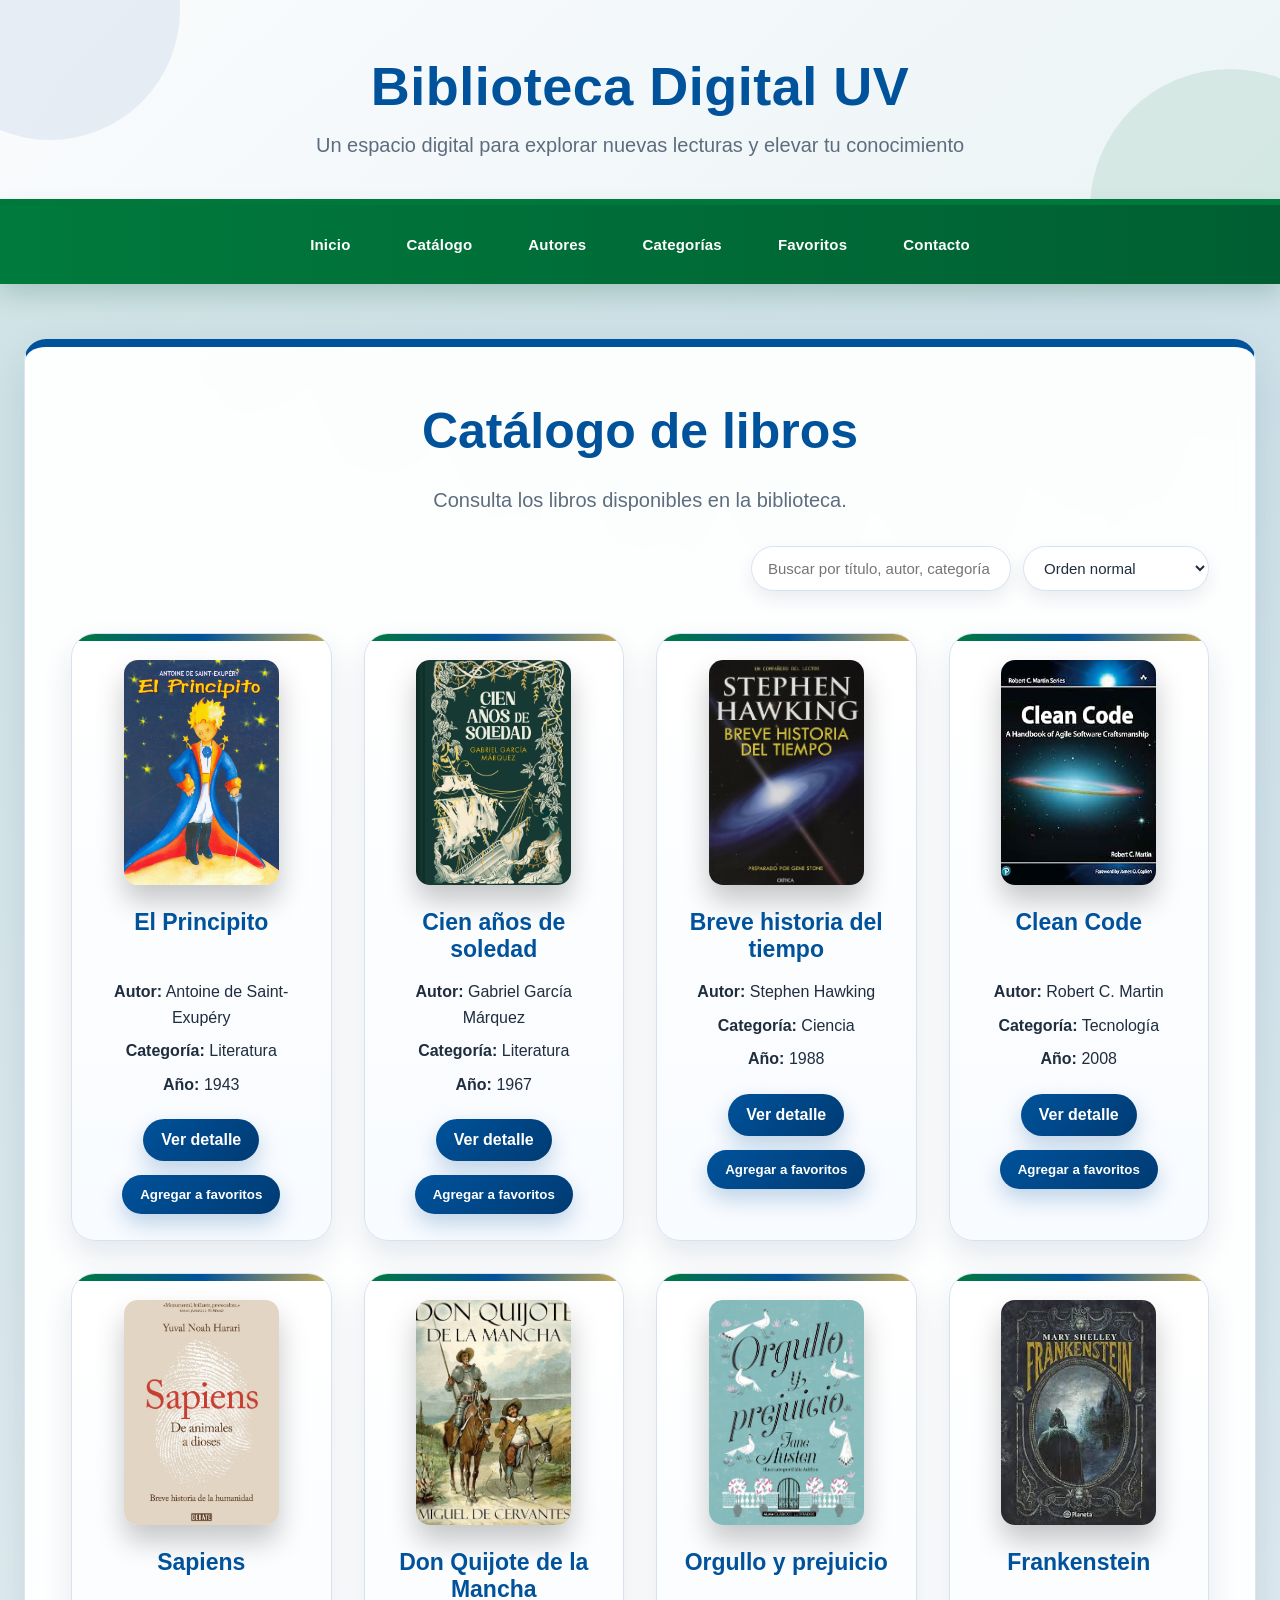
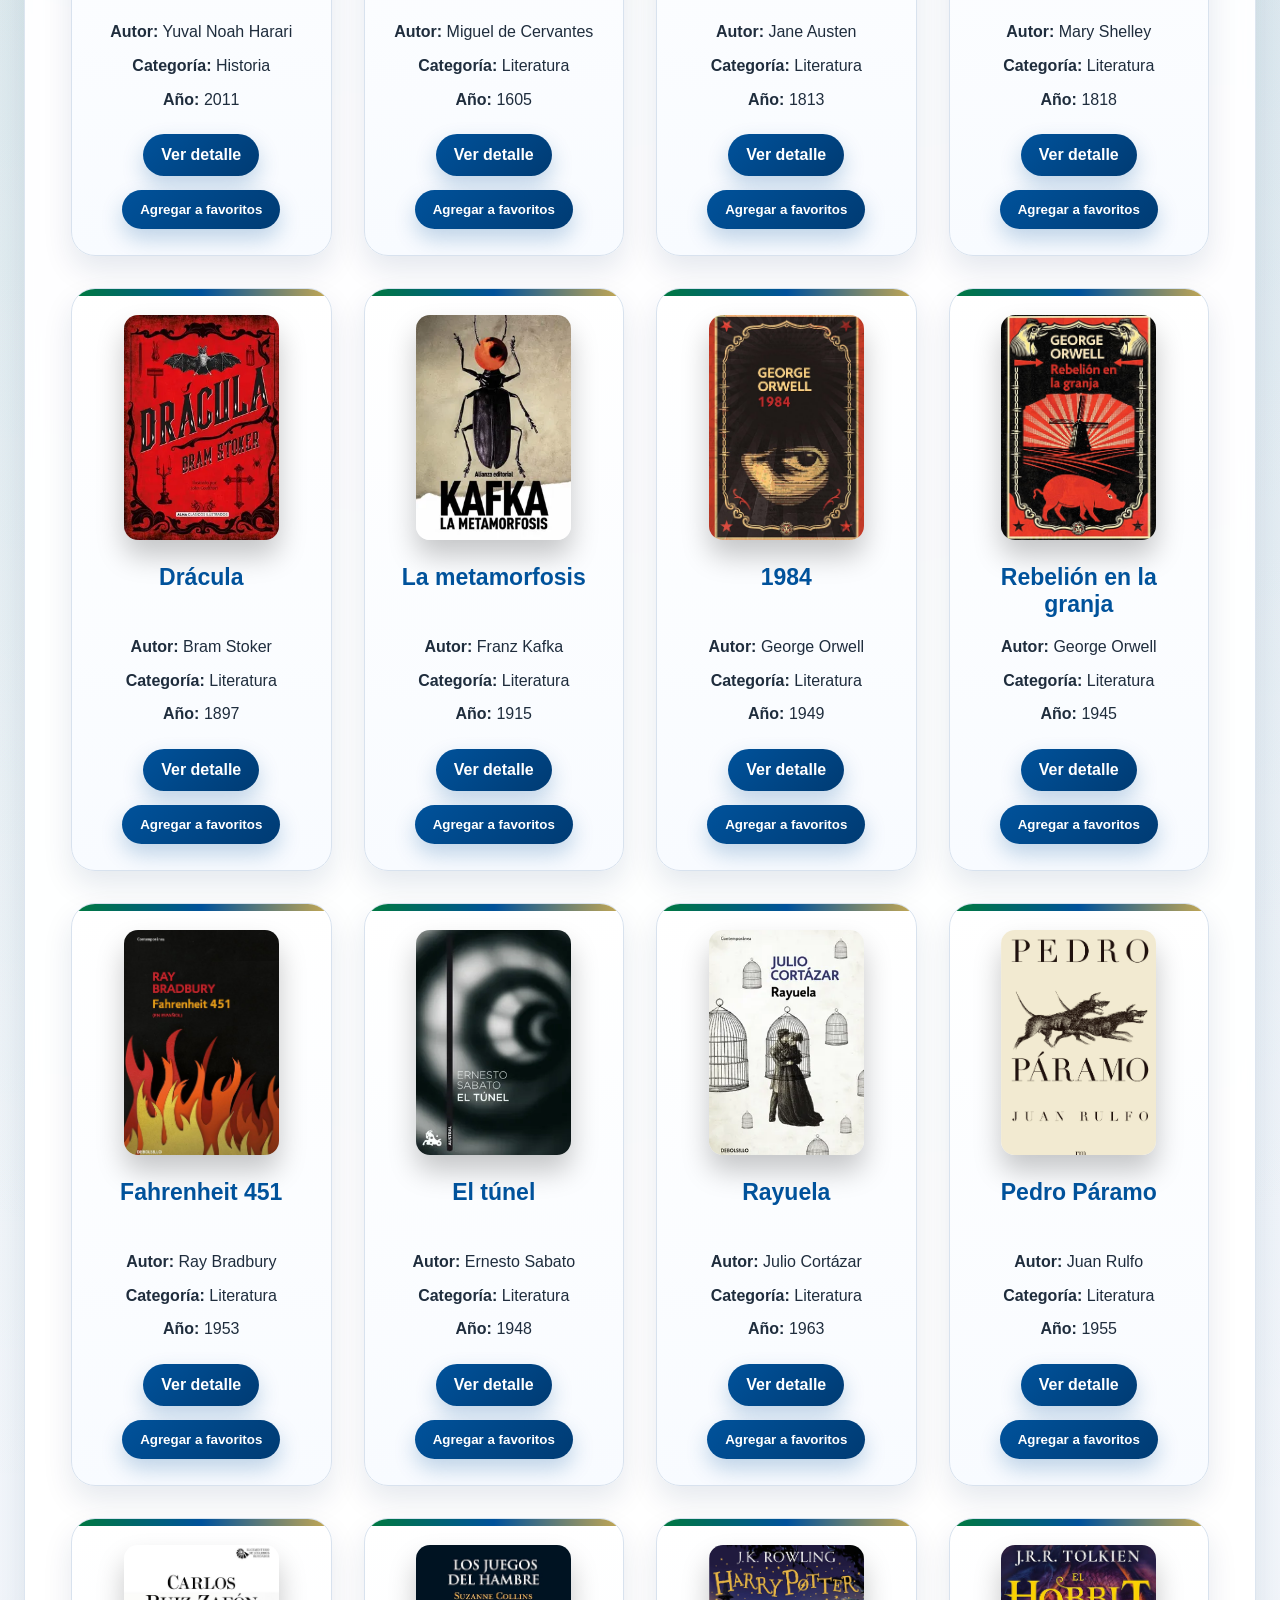
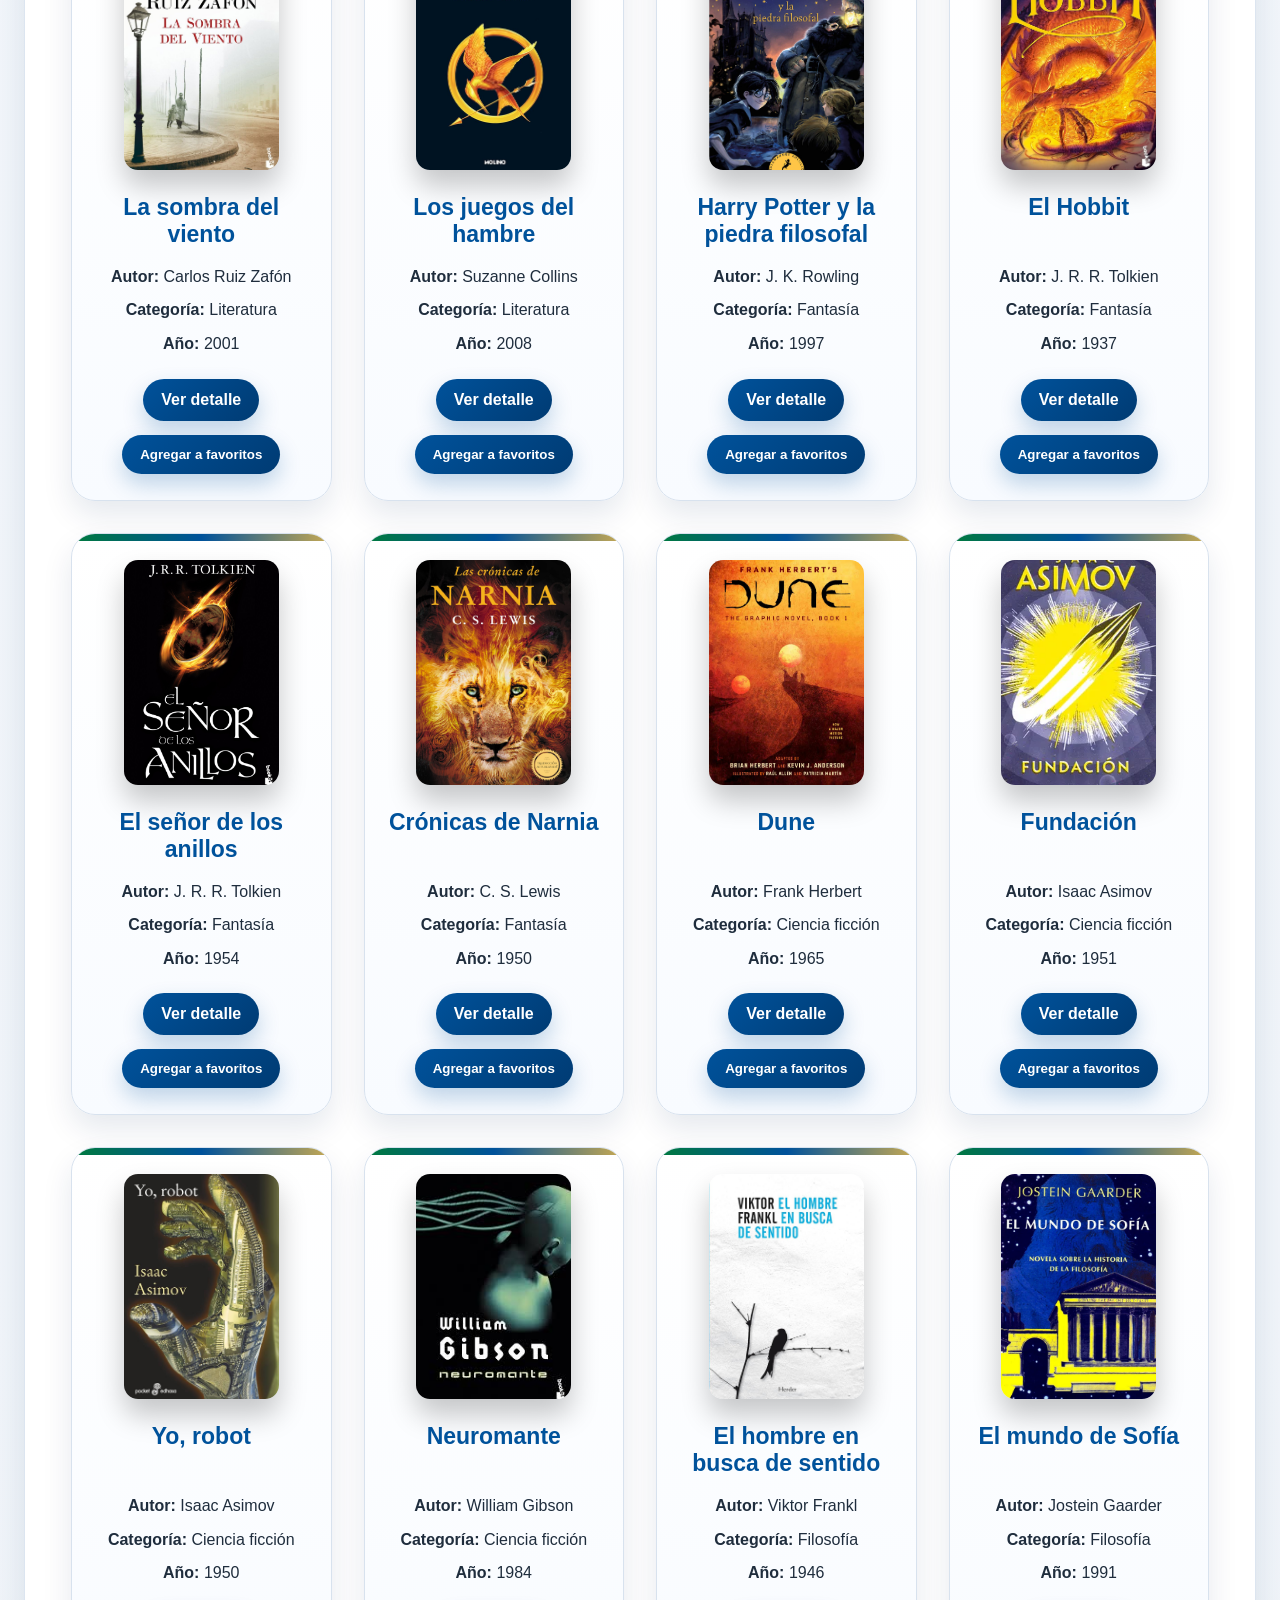
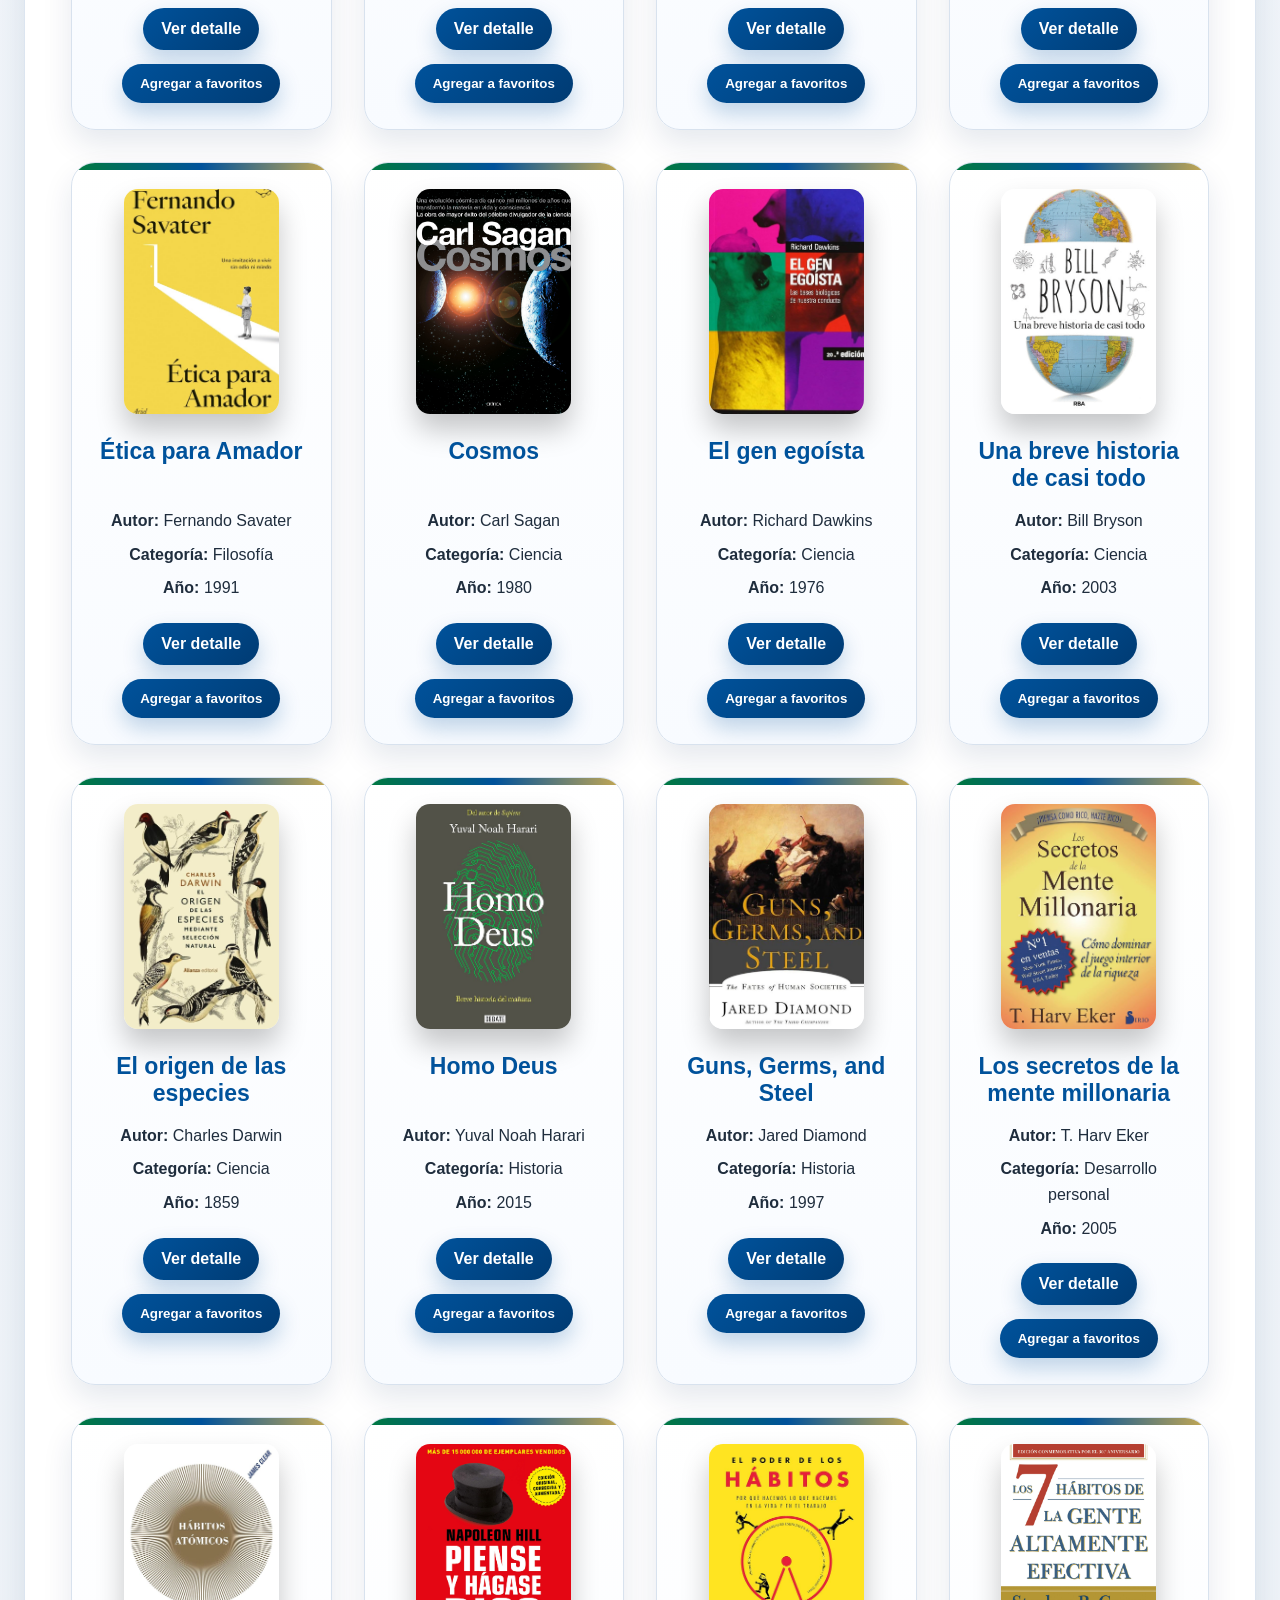
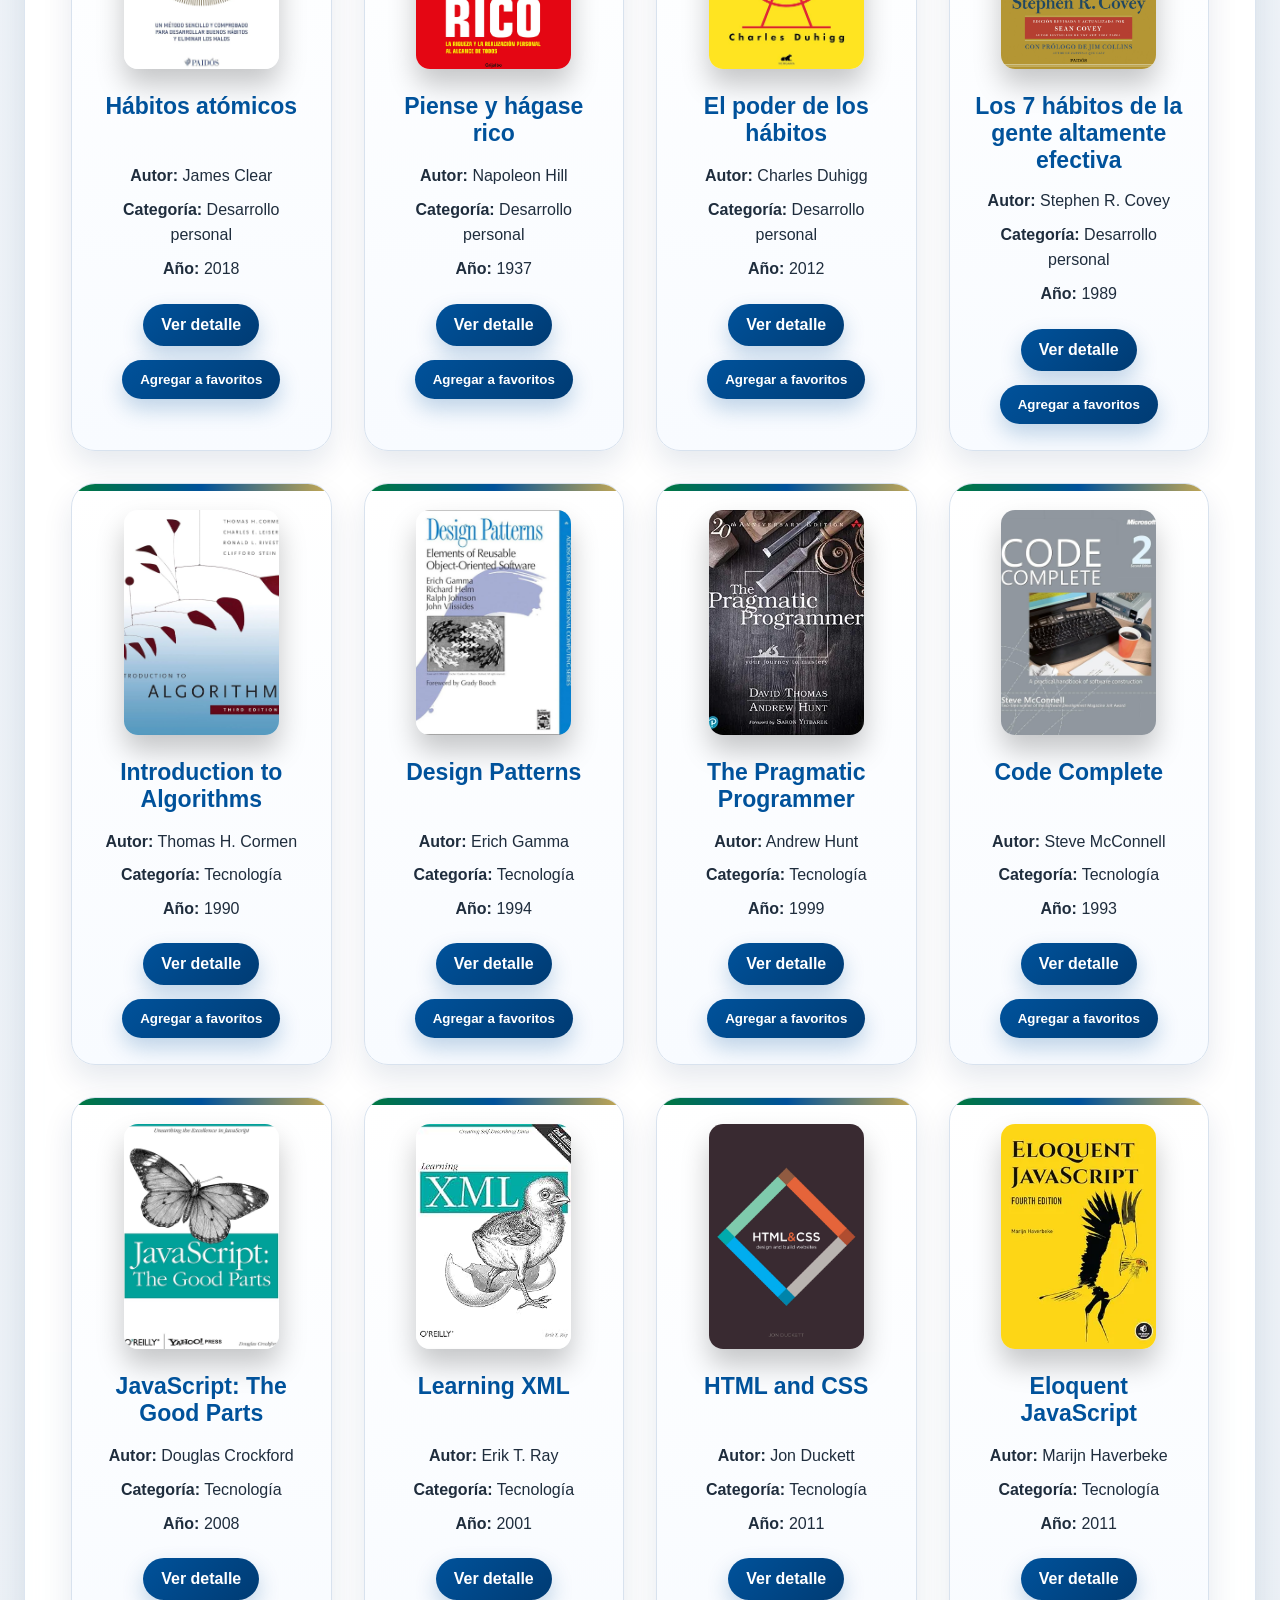
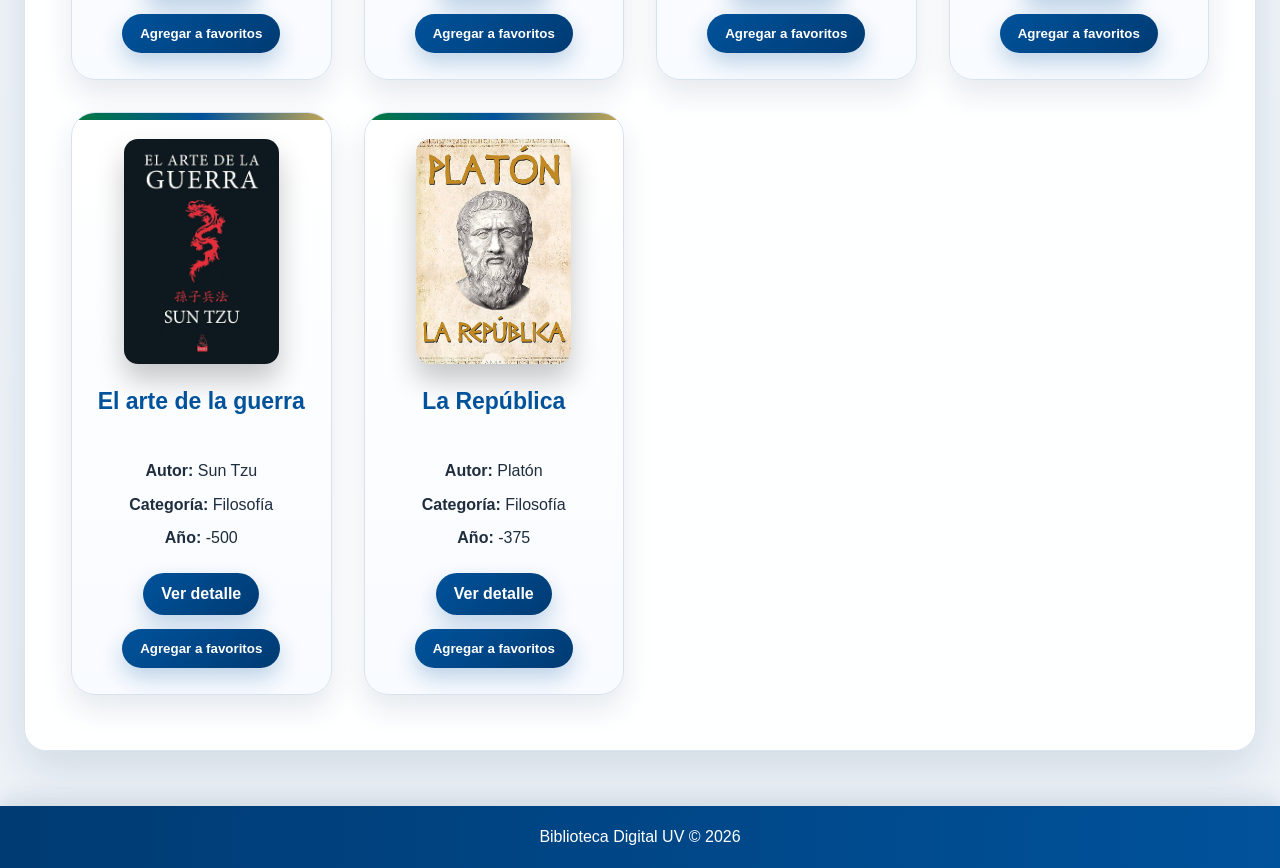
==== commit dfcdaf7e: "Se agregó la búsqueda y el ordenamiento en página catálogo" ====
--- a/catalogo.html
+++ b/catalogo.html
@@ -94,6 +94,17 @@
         <section class="contenedor">
             <h2>Catálogo de libros</h2>
             <p>Consulta los libros disponibles en la biblioteca.</p>
+            <div class="barra-filtros">
+                <input type="text" id="busqueda-libro" placeholder="Buscar por título, autor, categoría o año">
+                <select id="orden-libro">
+                    <option value="normal">Orden normal</option>
+                    <option value="titulo">Título A-Z</option>
+                    <option value="autor">Autor A-Z</option>
+                    <option value="categoria">Categoría A-Z</option>
+                    <option value="anio-menor">Año menor a mayor</option>
+                    <option value="anio-mayor">Año mayor a menor</option>
+                </select>
+            </div>
             <div id="lista-libros" class="lista-libros"></div>
         </section>
     </main>
--- a/css/estilos.css
+++ b/css/estilos.css
@@ -948,4 +948,226 @@
         grid-template-columns: 1fr;
         left: 50%;
     }
+}
+
+.seccion-carrusel{
+    max-width: 1240px;
+    margin: 45px auto 0;
+    background: linear-gradient(135deg, #ffffff 0%, #f3f8ff 100%);
+    border-radius: 30px;
+    padding: 50px;
+    border: 1px solid var(--borde);
+    border-top: 8px solid var(--verde-uv);
+    box-shadow: var(--sombra);
+    overflow: hidden;
+}
+
+.encabezado-carrusel{
+    text-align: center;
+    margin-bottom: 35px;
+}
+
+.encabezado-carrusel h2{
+    color: var(--azul-uv);
+    font-size: 44px;
+    font-weight: 900;
+    margin-top: 14px;
+    margin-bottom: 12px;
+}
+
+.encabezado-carrusel p{
+    color: var(--texto-suave);
+    font-size: 19px;
+    line-height: 1.7;
+    max-width: 850px;
+    margin: auto;
+}
+
+.carrusel{
+    display: grid;
+    grid-template-columns: auto 1fr auto;
+    gap: 18px;
+    align-items: center;
+}
+
+.carrusel-contenedor{
+    position: relative;
+    min-height: 390px;
+}
+
+.noticia-carrusel{
+    position: absolute;
+    inset: 0;
+    display: grid;
+    grid-template-columns: 1.1fr 0.9fr;
+    gap: 35px;
+    align-items: center;
+    background: linear-gradient(135deg, #ffffff 0%, #f8fbff 100%);
+    border: 1px solid var(--borde);
+    border-radius: 28px;
+    padding: 34px;
+    box-shadow: 0 18px 40px rgba(0, 38, 84, 0.12);
+    opacity: 0;
+    transform: translateX(35px) scale(0.98);
+    pointer-events: none;
+    transition: all 0.45s ease;
+}
+
+.noticia-carrusel.activa{
+    opacity: 1;
+    transform: translateX(0) scale(1);
+    pointer-events: auto;
+}
+
+.noticia-texto{
+    text-align: left;
+}
+
+.noticia-texto h3{
+    color: var(--azul-uv);
+    font-size: 38px;
+    line-height: 1.15;
+    margin-bottom: 18px;
+    font-weight: 900;
+}
+
+.noticia-texto p{
+    color: var(--texto-suave);
+    font-size: 19px;
+    line-height: 1.8;
+    margin-bottom: 20px;
+}
+
+.noticia-carrusel img{
+    width: 230px;
+    height: 330px;
+    object-fit: cover;
+    border-radius: 22px;
+    justify-self: center;
+    box-shadow: 0 22px 42px rgba(0, 0, 0, 0.24);
+    transform: rotate(3deg);
+    transition: all 0.35s ease;
+}
+
+.noticia-carrusel.activa img:hover{
+    transform: rotate(0deg) scale(1.04);
+}
+
+.boton-carrusel{
+    width: 48px;
+    height: 48px;
+    border-radius: 50%;
+    border: none;
+    background: linear-gradient(135deg, var(--azul-uv), var(--azul-uv-oscuro));
+    color: white;
+    font-size: 24px;
+    font-weight: 900;
+    cursor: pointer;
+    box-shadow: 0 12px 24px rgba(0, 82, 155, 0.24);
+    transition: all 0.25s ease;
+    z-index: 2;
+}
+
+.boton-carrusel:hover{
+    background: linear-gradient(135deg, var(--verde-uv), var(--verde-uv-oscuro));
+    transform: scale(1.08);
+}
+
+.indicadores-carrusel{
+    display: flex;
+    justify-content: center;
+    gap: 10px;
+    margin-top: 28px;
+}
+
+.indicador{
+    width: 12px;
+    height: 12px;
+    border-radius: 999px;
+    border: none;
+    background-color: #c7d4e3;
+    cursor: pointer;
+    transition: all 0.25s ease;
+}
+
+.indicador.activo{
+    width: 34px;
+    background: linear-gradient(90deg, var(--verde-uv), var(--azul-uv));
+}
+
+@media(max-width: 900px){
+    .seccion-carrusel{
+        padding: 34px 22px;
+    }
+
+    .carrusel{
+        grid-template-columns: 1fr;
+    }
+
+    .boton-carrusel{
+        display: none;
+    }
+
+    .carrusel-contenedor{
+        min-height: 610px;
+    }
+
+    .noticia-carrusel{
+        grid-template-columns: 1fr;
+        text-align: center;
+    }
+
+    .noticia-texto{
+        text-align: center;
+    }
+
+    .noticia-texto h3{
+        font-size: 31px;
+    }
+
+    .noticia-carrusel img{
+        width: 180px;
+        height: 260px;
+    }
+}
+
+.barra-filtros{
+    display: flex;
+    justify-content: flex-end;
+    gap: 12px;
+    margin-top: 28px;
+    margin-bottom: 10px;
+}
+
+.barra-filtros input,
+.barra-filtros select{
+    padding: 12px 16px;
+    border: 1px solid var(--borde);
+    border-radius: 999px;
+    font-family: "Segoe UI", Arial, Helvetica, sans-serif;
+    font-size: 15px;
+    outline: none;
+    background-color: white;
+    color: var(--texto);
+    box-shadow: 0 8px 18px rgba(0, 38, 84, 0.08);
+}
+
+.barra-filtros input{
+    width: 260px;
+}
+
+.barra-filtros input:focus,
+.barra-filtros select:focus{
+    border-color: var(--azul-uv);
+}
+
+@media(max-width: 650px){
+    .barra-filtros{
+        flex-direction: column;
+    }
+
+    .barra-filtros input,
+    .barra-filtros select{
+        width: 100%;
+    }
 }
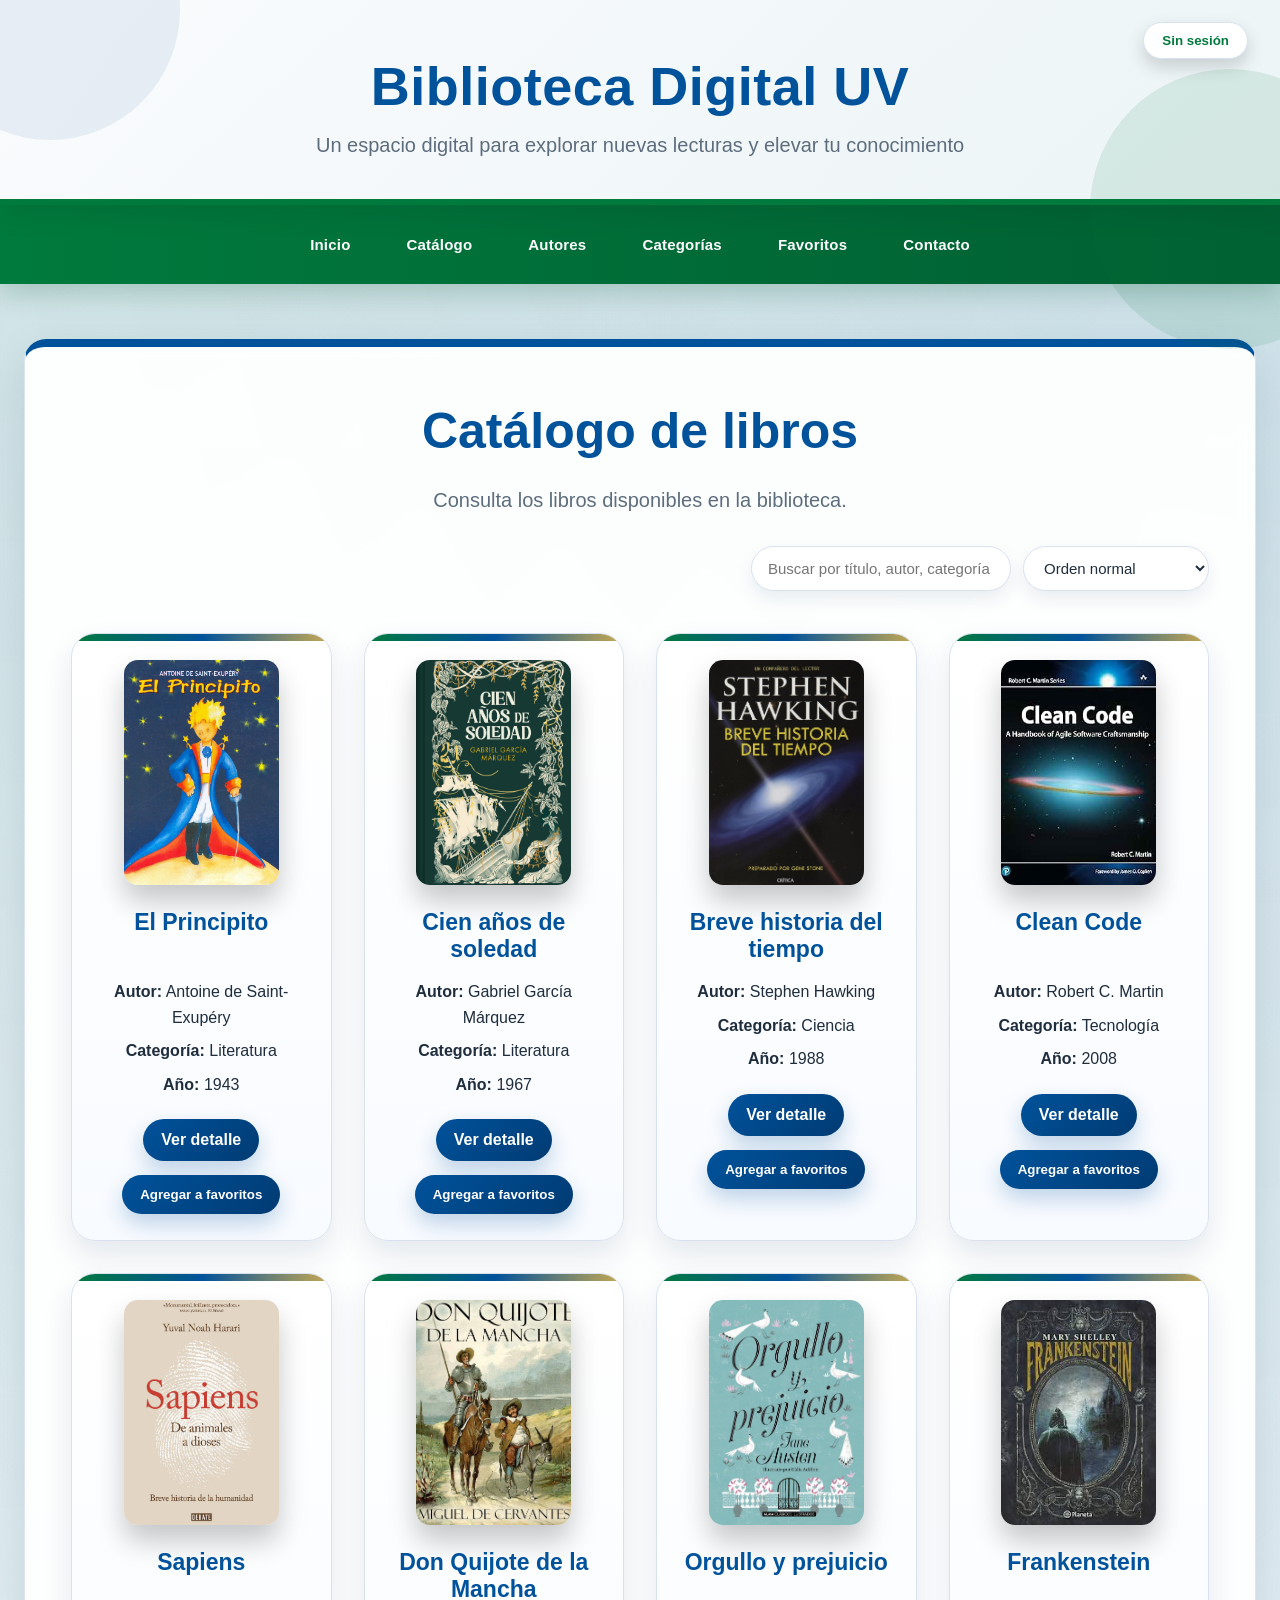
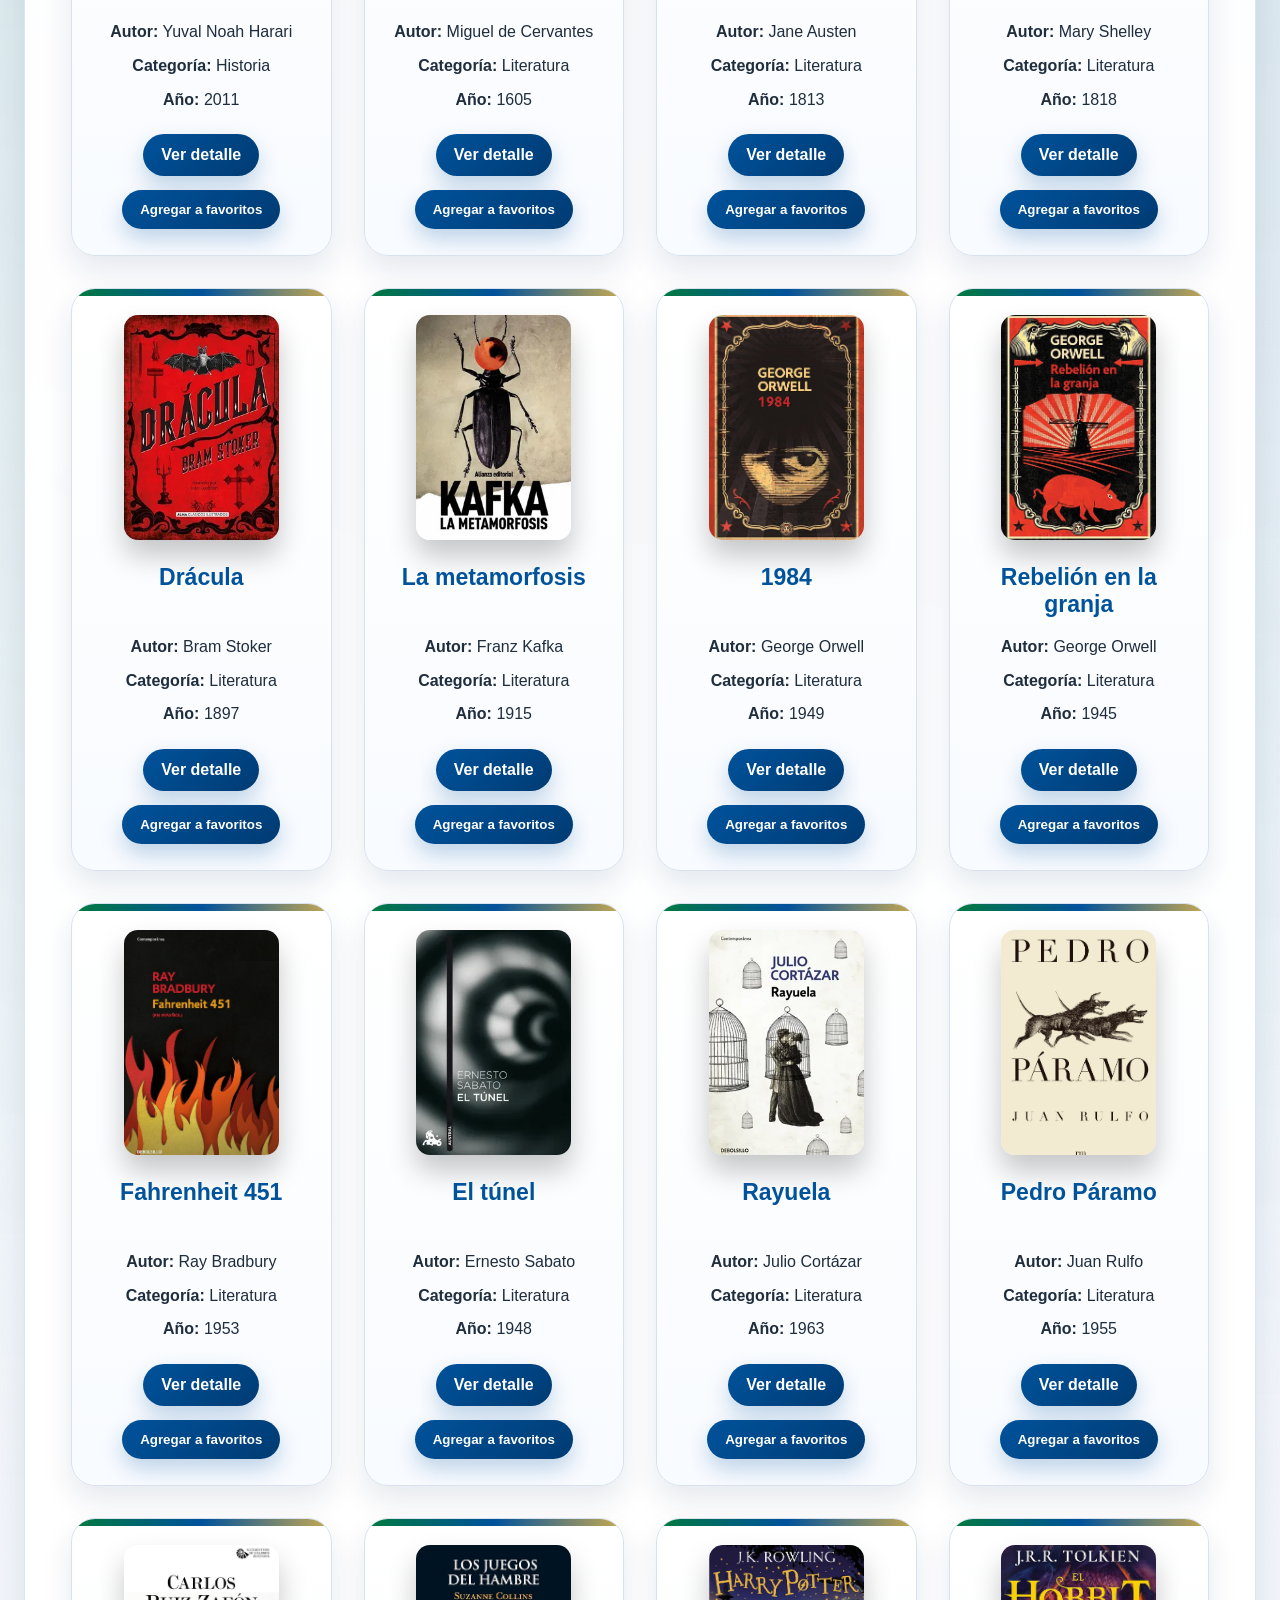
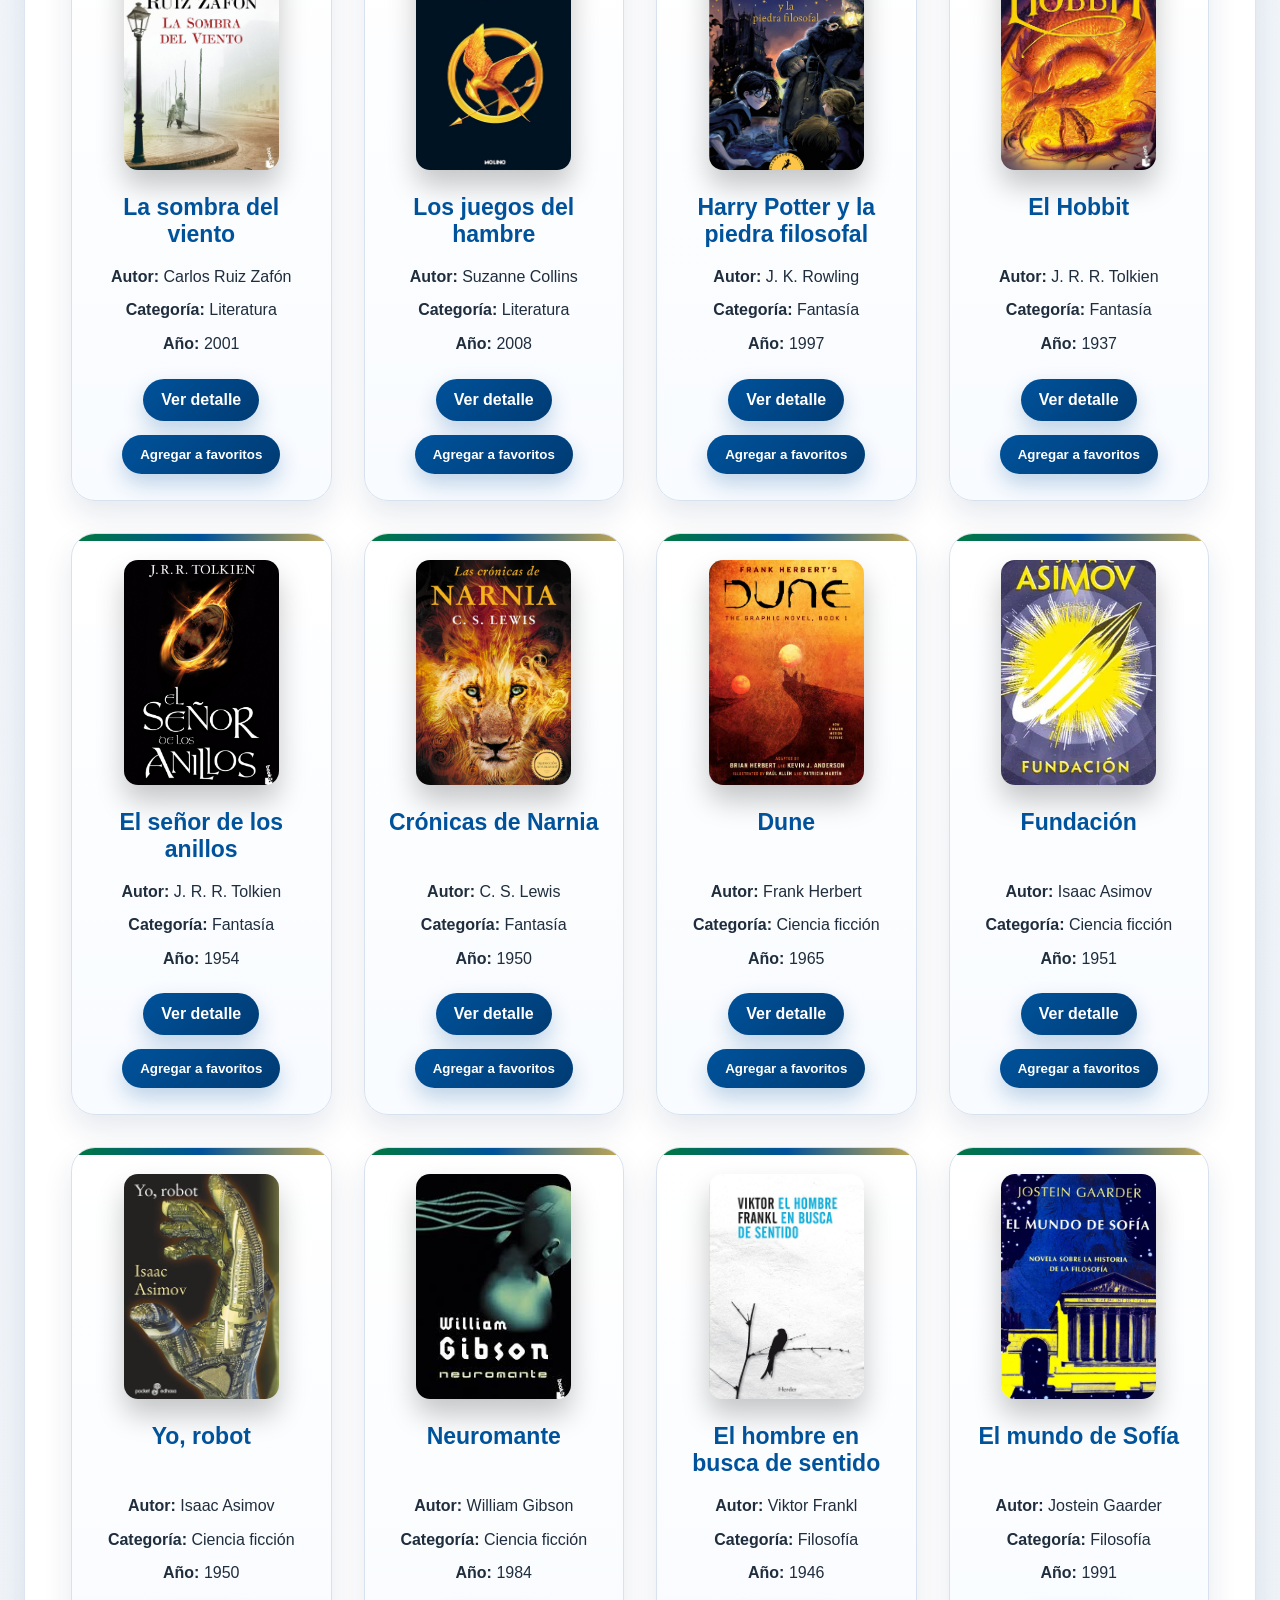
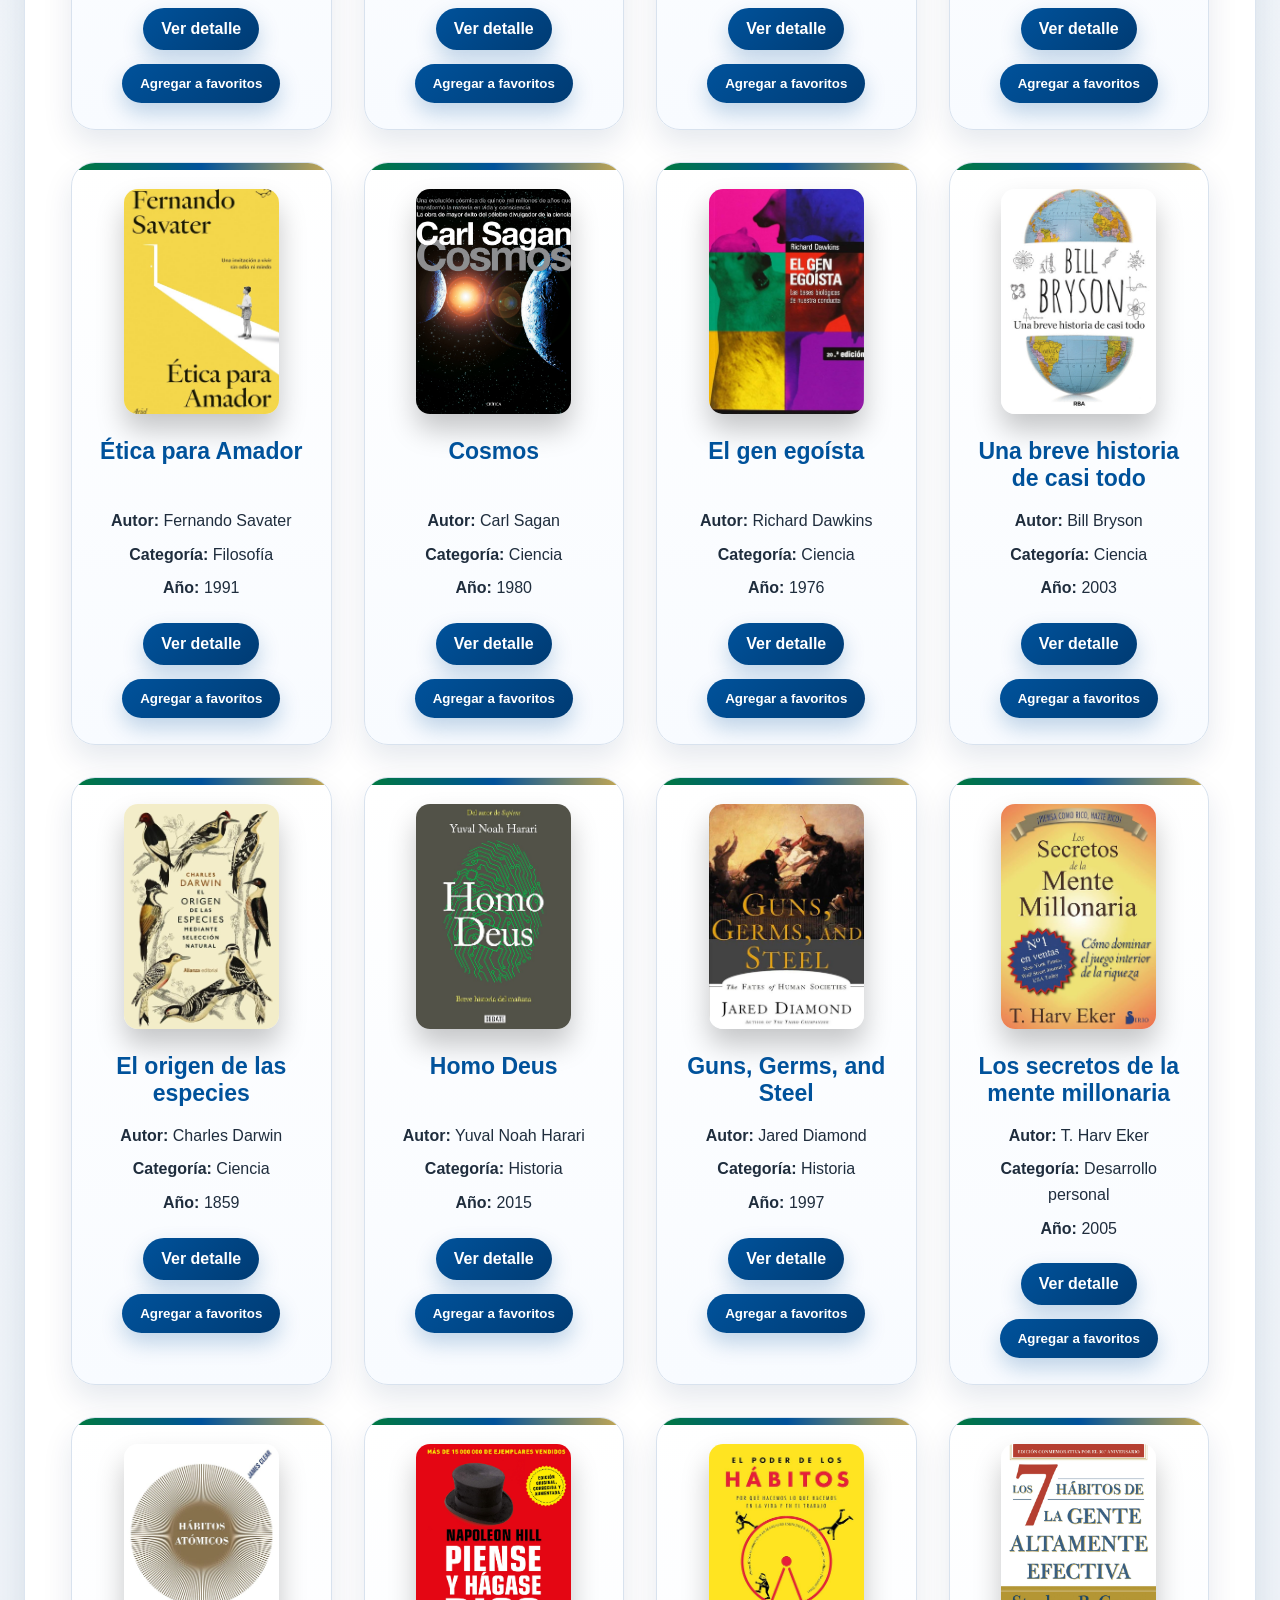
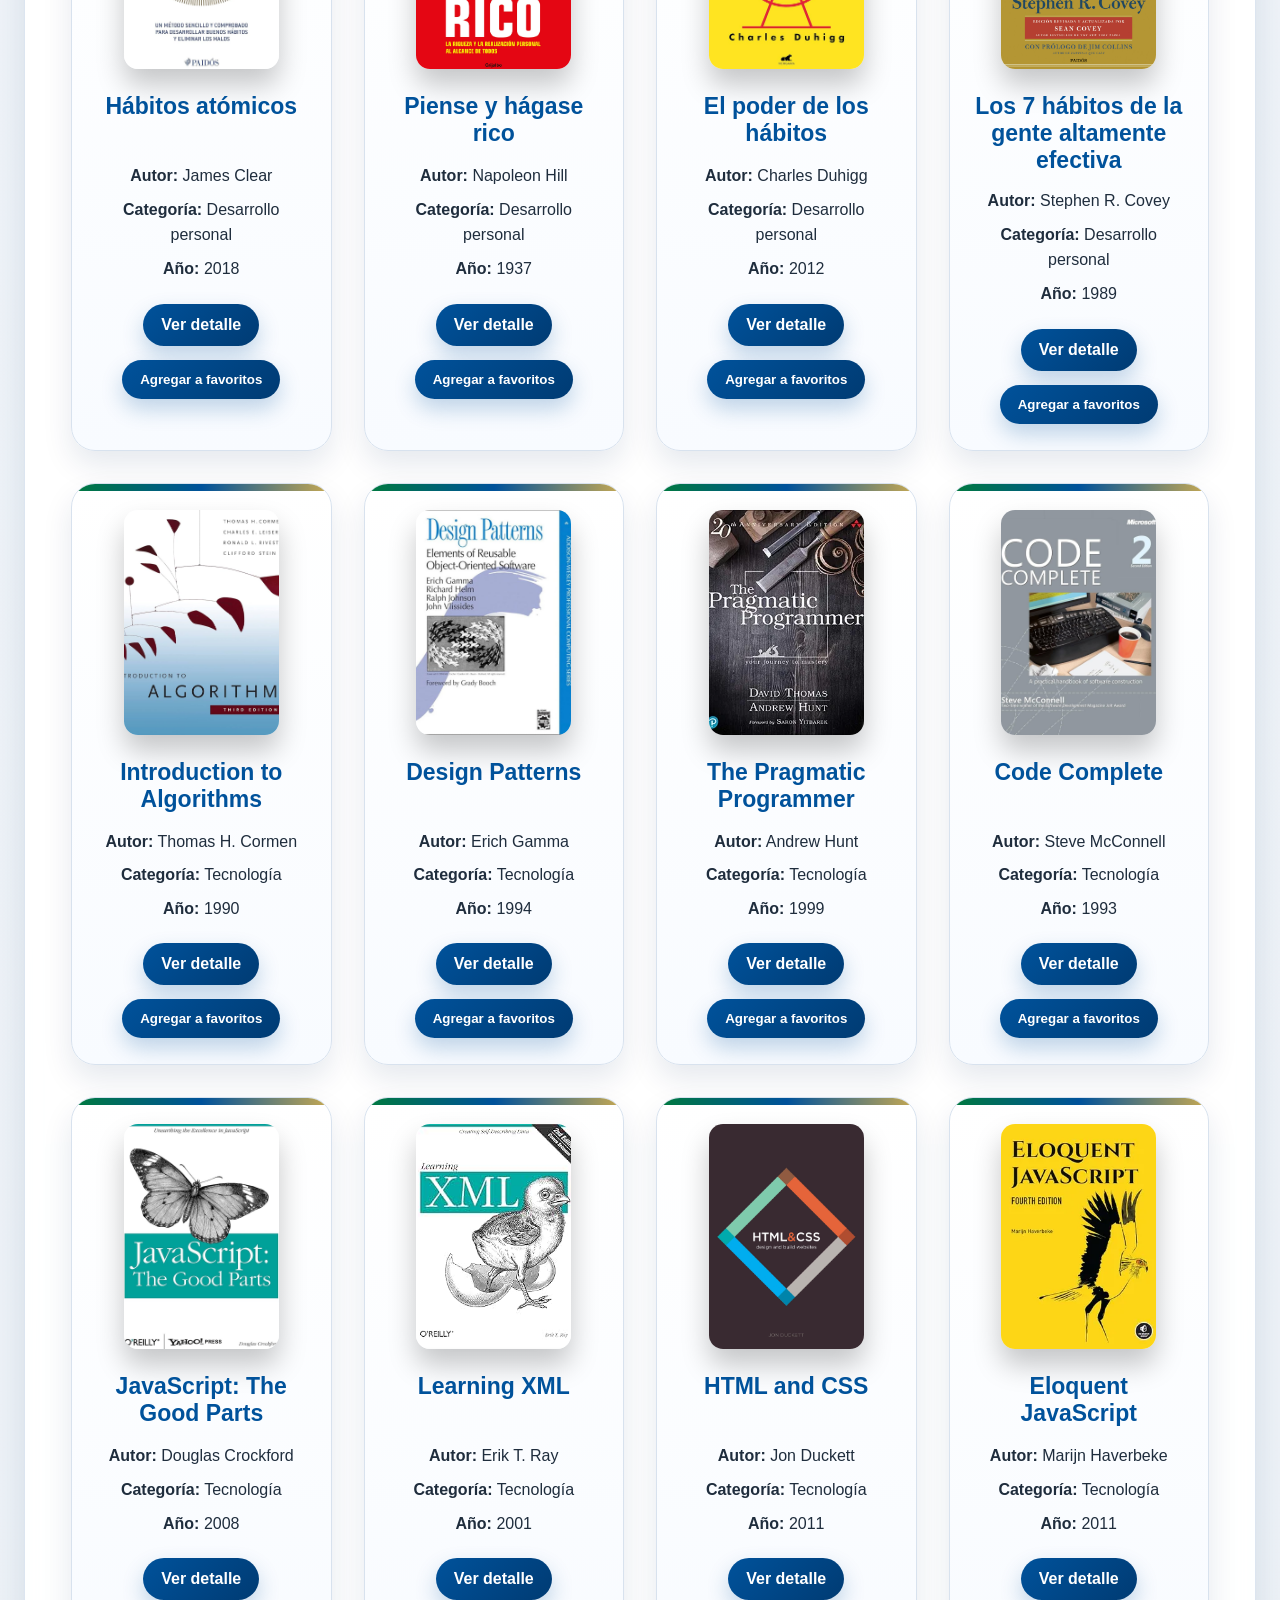
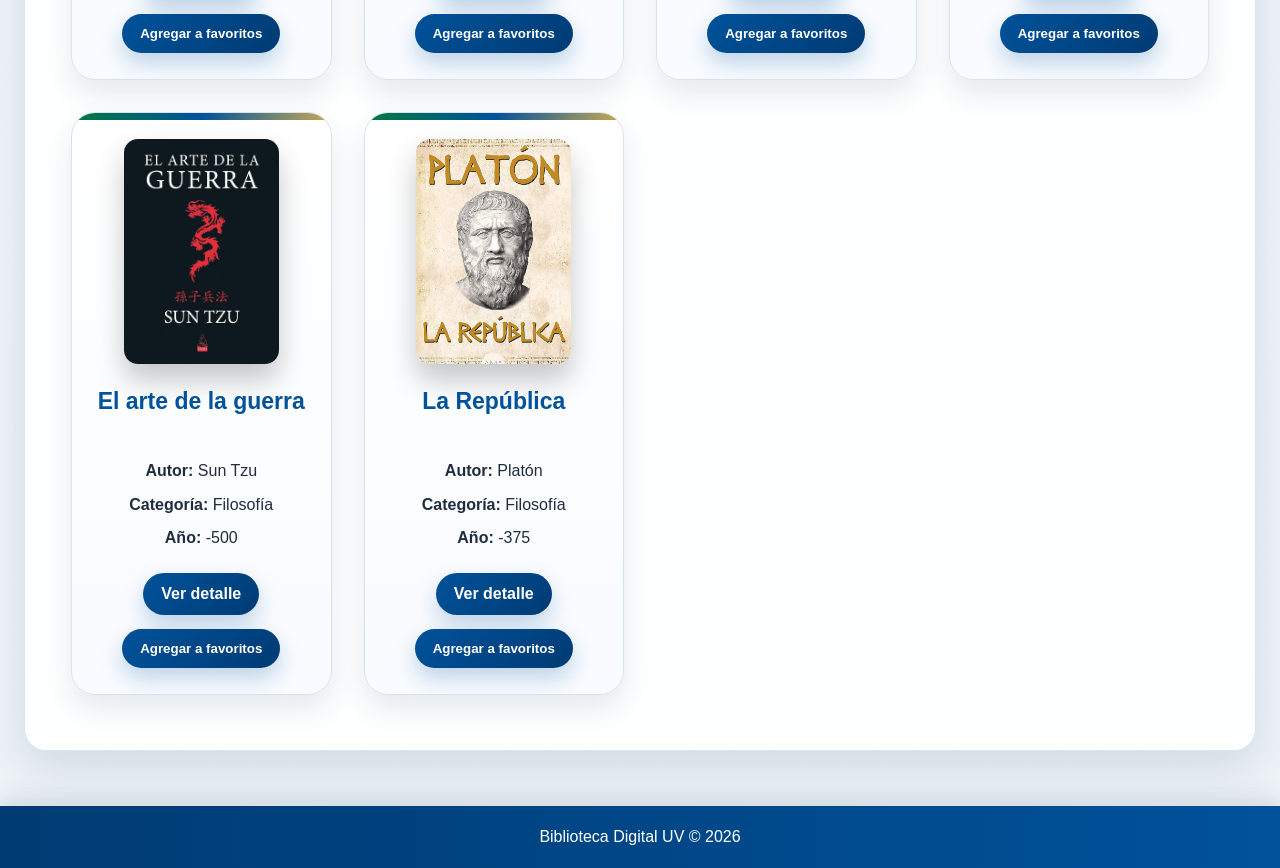
==== commit ea244887: "Se agregó enlace en página contacto y validación de usuario con XML" ====
--- a/catalogo.html
+++ b/catalogo.html
@@ -8,6 +8,23 @@
 </head>
 <body>
     <header>
+        <div class="perfil-contenedor">
+            <button class="boton-perfil" onclick="alternarPerfil()">Sin sesión</button>
+            <div id="panel-perfil" class="panel-perfil">
+                <div id="perfil-sin-sesion">
+                    <p><strong>Iniciar sesión</strong></p>
+                    <input type="text" id="matricula-login" placeholder="Matrícula">
+                    <input type="password" id="contrasena-login" placeholder="Contraseña">
+                    <button onclick="validarUsuario()" class="boton-login">Ingresar</button>
+                    <p id="mensaje-login"></p>
+                </div>
+                <div id="perfil-con-sesion">
+                    <p><strong id="nombre-sesion"></strong></p>
+                    <p id="matricula-sesion"></p>
+                    <button onclick="cerrarSesion()" class="boton-login">Cerrar sesión</button>
+                </div>
+            </div>
+        </div>
         <h1>Biblioteca Digital UV</h1>
         <p>Un espacio digital para explorar nuevas lecturas y elevar tu conocimiento</p>
     </header>
--- a/css/estilos.css
+++ b/css/estilos.css
@@ -43,7 +43,8 @@
     border-bottom: 6px solid var(--verde-uv);
     box-shadow: 0 8px 28px rgba(0, 0, 0, 0.08);
     position: relative;
-    overflow: hidden;
+    overflow: visible;
+    z-index: 2500;
 }
 
 header::before{
@@ -1170,4 +1171,121 @@
     .barra-filtros select{
         width: 100%;
     }
+}
+
+.datos-contacto a{
+    color: var(--azul-uv);
+    font-weight: 900;
+    text-decoration: none;
+}
+
+.datos-contacto a:hover{
+    color: var(--verde-uv);
+    text-decoration: underline;
+}
+
+.perfil-contenedor{
+    position: absolute;
+    top: 22px;
+    right: 32px;
+    z-index: 5000;
+}
+
+.boton-perfil{
+    background-color: white;
+    color: var(--verde-uv);
+    border: 1px solid var(--borde);
+    border-radius: 999px;
+    padding: 10px 18px;
+    font-weight: 900;
+    cursor: pointer;
+    box-shadow: 0 8px 18px rgba(0, 0, 0, 0.16);
+    outline: none;
+    transition: all 0.25s ease;
+}
+
+.boton-perfil:hover{
+    color: var(--azul-uv);
+    transform: translateY(-2px);
+}
+
+.boton-perfil:focus{
+    outline: none;
+}
+
+.panel-perfil{
+    position: absolute;
+    top: 58px;
+    right: 0;
+    width: 280px;
+    background-color: white;
+    border: 1px solid var(--borde);
+    border-radius: 18px;
+    padding: 18px;
+    box-shadow: 0 16px 35px rgba(0, 38, 84, 0.20);
+    display: none;
+    text-align: left;
+    z-index: 6000;
+}
+
+.panel-perfil.perfil-activo{
+    display: block;
+}
+
+.panel-perfil p{
+    color: var(--texto);
+    font-size: 15px;
+    margin-bottom: 10px;
+}
+
+.panel-perfil input{
+    width: 100%;
+    padding: 11px 13px;
+    margin-bottom: 10px;
+    border: 1px solid var(--borde);
+    border-radius: 10px;
+    font-family: "Segoe UI", Arial, Helvetica, sans-serif;
+    font-size: 15px;
+    outline: none;
+}
+
+.panel-perfil input:focus{
+    border-color: var(--azul-uv);
+    box-shadow: 0 0 0 3px rgba(0, 82, 155, 0.10);
+}
+
+.boton-login{
+    width: 100%;
+    background: linear-gradient(135deg, var(--azul-uv), var(--azul-uv-oscuro));
+    color: white;
+    border: none;
+    border-radius: 999px;
+    padding: 10px 14px;
+    font-weight: 900;
+    cursor: pointer;
+}
+
+.boton-login:hover{
+    background: linear-gradient(135deg, var(--verde-uv), var(--verde-uv-oscuro));
+}
+
+#mensaje-login{
+    color: #b00020;
+    font-weight: 800;
+    margin-top: 10px;
+    font-size: 14px;
+}
+
+@media(max-width: 650px){
+    .perfil-contenedor{
+        position: static;
+        margin-bottom: 18px;
+    }
+
+    .panel-perfil{
+        top: 45px;
+        right: auto;
+        left: 50%;
+        transform: translateX(-50%);
+    }
 }
